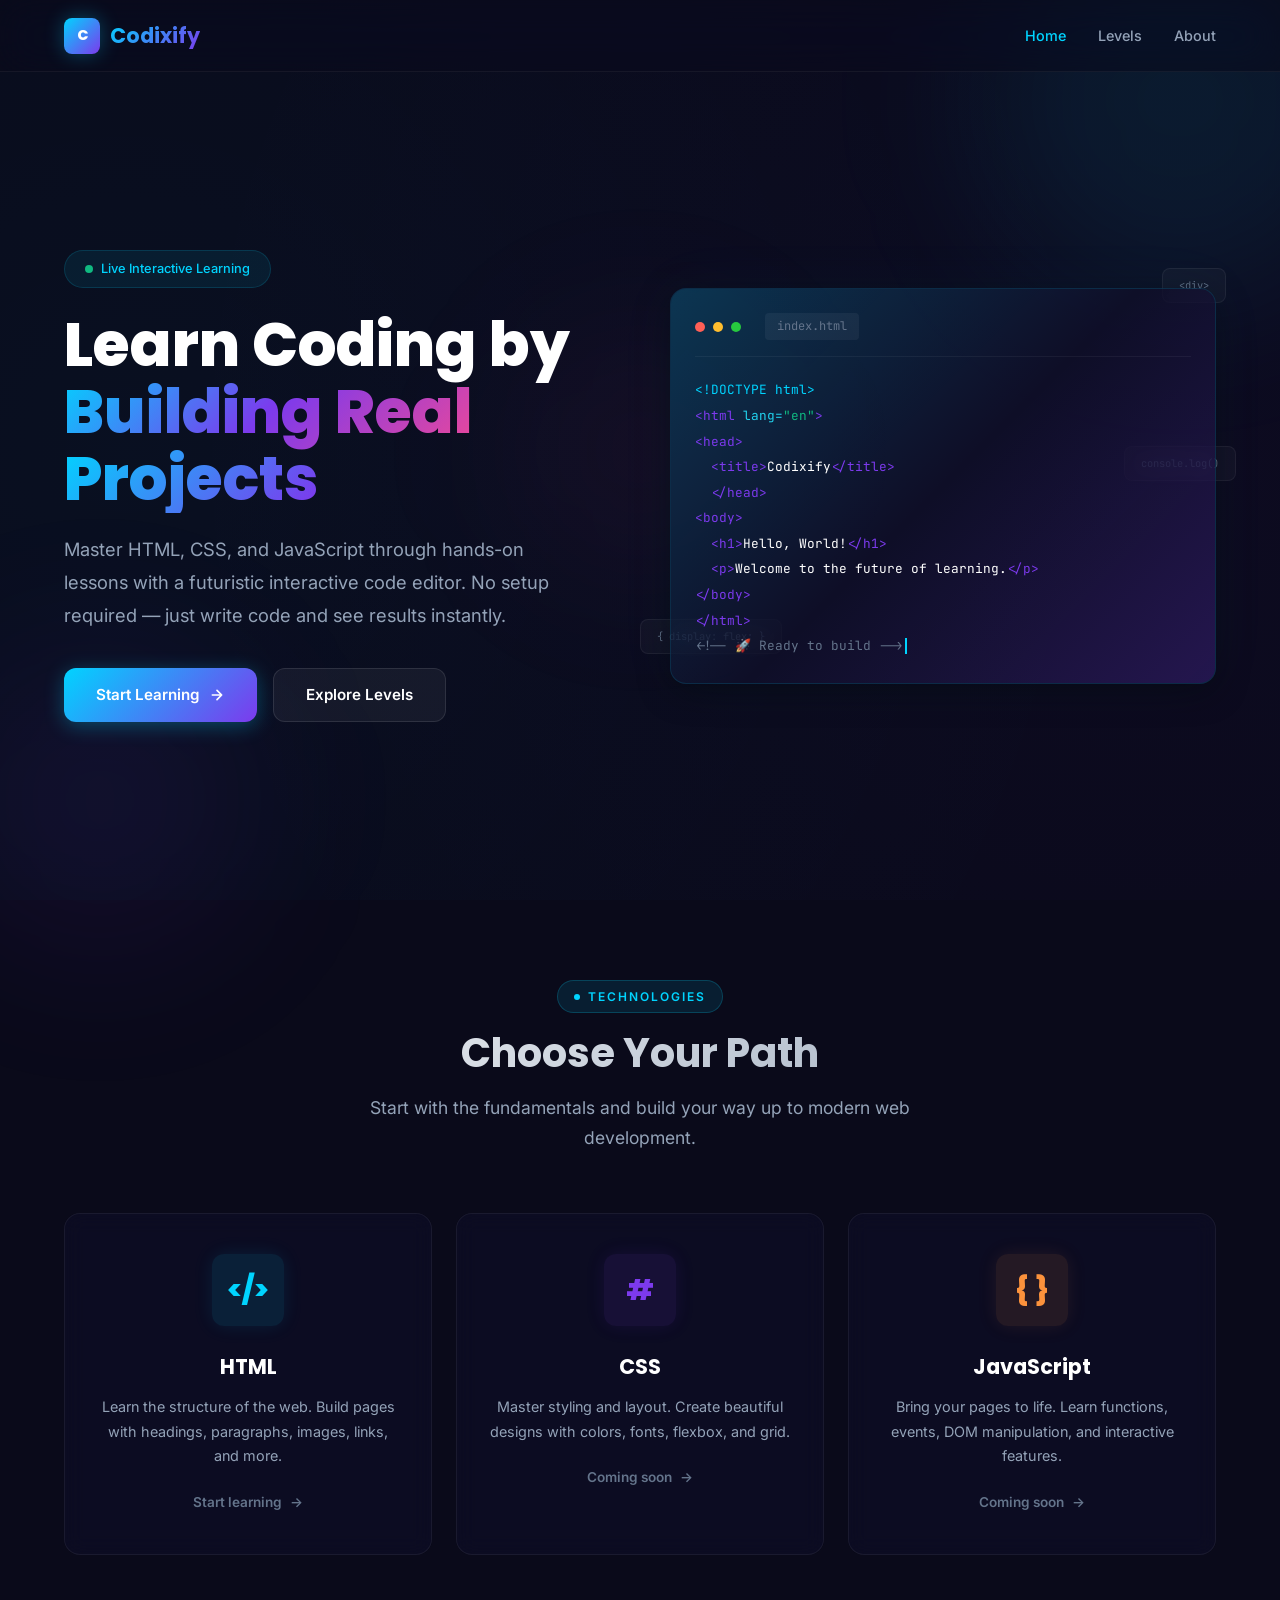
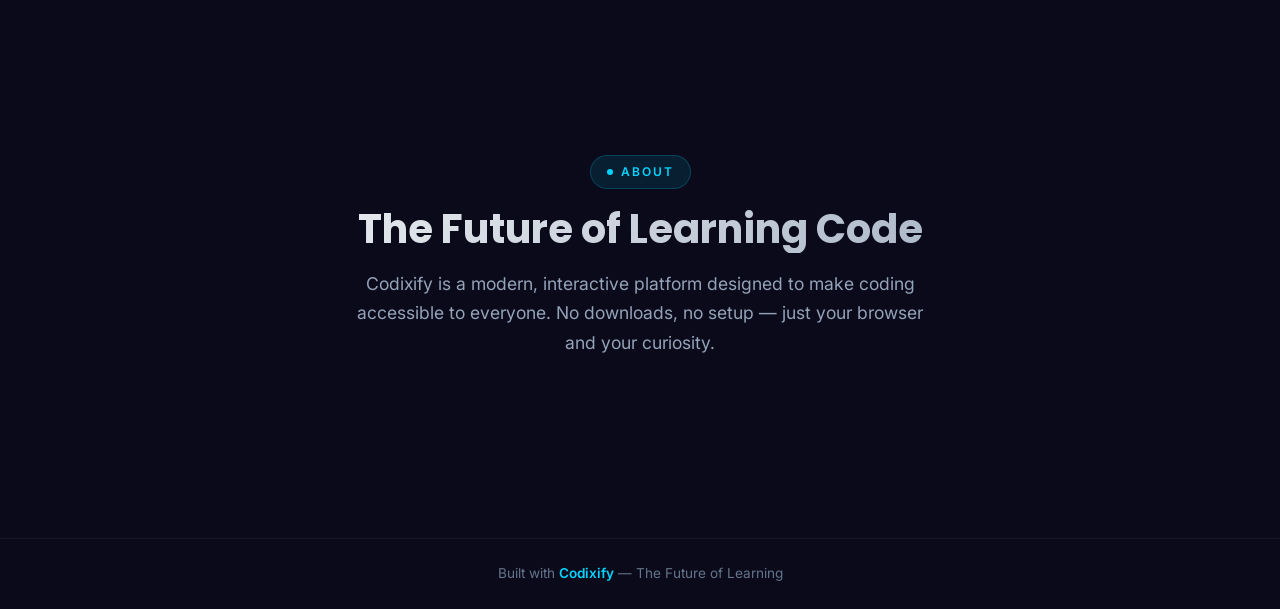
==== index.html @ 1be32d24 "first commit" ====
<!DOCTYPE html>
<html lang="en">
<head>
  <meta charset="UTF-8">
  <meta name="viewport" content="width=device-width, initial-scale=1.0">
  <title>Codixify - Learn Coding by Building Real Projects</title>
  <link rel="preconnect" href="https://fonts.googleapis.com">
  <link rel="preconnect" href="https://fonts.gstatic.com" crossorigin>
  <link href="https://fonts.googleapis.com/css2?family=Inter:wght@300;400;500;600;700&family=Poppins:wght@500;600;700;800;900&family=JetBrains+Mono:wght@400;500&display=swap" rel="stylesheet">
  <link rel="stylesheet" href="style.css">
</head>
<body>

  <div class="animated-bg"></div>

  <div class="orb orb-1"></div>
  <div class="orb orb-2"></div>
  <div class="orb orb-3"></div>

  <!-- ===== NAVBAR ===== -->
  <nav class="navbar" role="navigation">
    <div class="container">
      <a href="index.html" class="navbar-brand">
        <span class="logo-icon">C</span>
        <span class="logo-text">Codixify</span>
      </a>
      <div class="navbar-links">
        <a href="index.html" class="active">Home</a>
        <a href="html-levels.html">Levels</a>
        <a href="#about">About</a>
      </div>
      <button class="navbar-toggle" aria-label="Toggle navigation">
        <span></span>
        <span></span>
        <span></span>
      </button>
    </div>
  </nav>

  <!-- ===== HERO SECTION ===== -->
  <section class="hero" id="home">
    <div class="container">
      <div class="hero-content">
        <div class="hero-badge">
          <span class="dot"></span>
          Live Interactive Learning
        </div>
        <h1 class="hero-title">
          Learn Coding by
          <span class="gradient-text">Building Real</span>
          <span class="block-display gradient-text">Projects</span>
        </h1>
        <p class="hero-description">
          Master HTML, CSS, and JavaScript through hands-on lessons with a futuristic interactive code editor. No setup required — just write code and see results instantly.
        </p>
        <div class="hero-buttons">
          <a href="html-levels.html" class="btn btn-primary">
            Start Learning
            <svg width="16" height="16" viewBox="0 0 24 24" fill="none" stroke="currentColor" stroke-width="2.5" stroke-linecap="round" stroke-linejoin="round"><path d="M5 12h14M12 5l7 7-7 7"/></svg>
          </a>
          <a href="#tech" class="btn btn-secondary">
            Explore Levels
          </a>
        </div>
      </div>

      <div class="hero-visual">
        <div class="code-illustration">
          <div class="editor-header">
            <span class="editor-dot"></span>
            <span class="editor-dot"></span>
            <span class="editor-dot"></span>
            <span class="editor-tab">index.html</span>
          </div>
          <div class="code-line"><span class="hl-blue">&lt;!DOCTYPE html&gt;</span></div>
          <div class="code-line"><span class="hl-purple">&lt;html</span> <span class="hl-cyan">lang=</span><span class="hl-green">"en"</span><span class="hl-purple">&gt;</span></div>
          <div class="code-line"><span class="hl-purple">&lt;head&gt;</span></div>
          <div class="code-line"><span class="indent-1"><span class="hl-purple">&lt;title&gt;</span><span class="hl-white">Codixify</span><span class="hl-purple">&lt;/title&gt;</span></span></div>
          <div class="code-line"><span class="indent-1"><span class="hl-purple">&lt;/head&gt;</span></span></div>
          <div class="code-line"><span class="hl-purple">&lt;body&gt;</span></div>
          <div class="code-line"><span class="indent-1"><span class="hl-purple">&lt;h1&gt;</span><span class="hl-white">Hello, World!</span><span class="hl-purple">&lt;/h1&gt;</span></span></div>
          <div class="code-line"><span class="indent-1"><span class="hl-purple">&lt;p&gt;</span><span class="hl-white">Welcome to the future of learning.</span><span class="hl-purple">&lt;/p&gt;</span></span></div>
          <div class="code-line"><span class="hl-purple">&lt;/body&gt;</span></div>
          <div class="code-line"><span class="hl-purple">&lt;/html&gt;</span></div>
          <div class="code-line"><span class="hl-dim">&lt;!-- 🚀 Ready to build --&gt;</span><span class="cursor-blink"></span></div>
        </div>

        <div class="floating-elements">
          <span class="float-el">&lt;div&gt;</span>
          <span class="float-el">{ display: flex; }</span>
          <span class="float-el">console.log()</span>
        </div>
      </div>
    </div>
  </section>

  <!-- ===== TECHNOLOGY SECTION ===== -->
  <section class="tech-section" id="tech">
    <div class="container">
      <div class="section-header">
        <div class="section-label">Technologies</div>
        <h2 class="section-title">Choose Your Path</h2>
        <p class="section-subtitle">
          Start with the fundamentals and build your way up to modern web development.
        </p>
      </div>

      <div class="tech-grid">
        <div class="tech-card html-card" onclick="window.location.href='html-levels.html'">
          <div class="card-glow"></div>
          <div class="card-icon">
            <span class="icon-bracket">&lt;/&gt;</span>
          </div>
          <h3 class="card-title">HTML</h3>
          <p class="card-description">
            Learn the structure of the web. Build pages with headings, paragraphs, images, links, and more.
          </p>
          <span class="card-link">
            Start learning <span class="arrow">→</span>
          </span>
        </div>

        <div class="tech-card css-card" onclick="alert('CSS lessons coming soon! Start with HTML first.')">
          <div class="card-glow"></div>
          <div class="card-icon">
            <span class="icon-bracket">#</span>
          </div>
          <h3 class="card-title">CSS</h3>
          <p class="card-description">
            Master styling and layout. Create beautiful designs with colors, fonts, flexbox, and grid.
          </p>
          <span class="card-link">
            Coming soon <span class="arrow">→</span>
          </span>
        </div>

        <div class="tech-card js-card" onclick="alert('JavaScript lessons coming soon! Start with HTML first.')">
          <div class="card-glow"></div>
          <div class="card-icon">
            <span class="icon-bracket">{ }</span>
          </div>
          <h3 class="card-title">JavaScript</h3>
          <p class="card-description">
            Bring your pages to life. Learn functions, events, DOM manipulation, and interactive features.
          </p>
          <span class="card-link">
            Coming soon <span class="arrow">→</span>
          </span>
        </div>
      </div>
    </div>
  </section>

  <!-- ===== ABOUT SECTION ===== -->
  <section class="tech-section" id="about">
    <div class="container">
      <div class="section-header">
        <div class="section-label">About</div>
        <h2 class="section-title">The Future of Learning Code</h2>
        <p class="section-subtitle">
          Codixify is a modern, interactive platform designed to make coding accessible to everyone. No downloads, no setup — just your browser and your curiosity.
        </p>
      </div>
    </div>
  </section>

  <!-- ===== FOOTER ===== -->
  <footer class="footer">
    <div class="container">
      <p>Built with <span class="footer-brand">Codixify</span> &mdash; The Future of Learning</p>
    </div>
  </footer>

  <script src="script.js"></script>
</body>
</html>
---- style.css ----
/* ============================================
   CODIXIFY - Futuristic Coding Learning Platform
   Style Sheet
   ============================================ */

/* ===== CSS VARIABLES ===== */
:root {
  --bg-primary: #0a0a1a;
  --bg-secondary: #0f0f2a;
  --bg-card: rgba(255, 255, 255, 0.03);
  --bg-glass: rgba(255, 255, 255, 0.05);
  --bg-glass-hover: rgba(255, 255, 255, 0.08);
  --border-glass: rgba(255, 255, 255, 0.08);
  --border-glass-hover: rgba(255, 255, 255, 0.15);
  --neon-blue: #00d4ff;
  --neon-purple: #7c3aed;
  --neon-cyan: #22d3ee;
  --neon-pink: #ec4899;
  --neon-green: #10b981;
  --text-primary: #ffffff;
  --text-secondary: #94a3b8;
  --text-muted: #64748b;
  --shadow-neon-blue: 0 0 20px rgba(0, 212, 255, 0.3);
  --shadow-neon-purple: 0 0 20px rgba(124, 58, 237, 0.3);
  --shadow-neon-cyan: 0 0 20px rgba(34, 211, 238, 0.3);
  --shadow-card: 0 8px 32px rgba(0, 0, 0, 0.4);
  --radius-sm: 8px;
  --radius-md: 12px;
  --radius-lg: 16px;
  --radius-xl: 24px;
  --radius-full: 50%;
  --font-heading: 'Poppins', sans-serif;
  --font-body: 'Inter', sans-serif;
  --font-code: 'JetBrains Mono', 'Fira Code', monospace;
  --transition-fast: 0.2s ease;
  --transition-normal: 0.3s ease;
  --transition-slow: 0.5s ease;
  --max-width: 1200px;
  --navbar-height: 72px;
}

/* ===== RESET & BASE ===== */
*, *::before, *::after {
  margin: 0;
  padding: 0;
  box-sizing: border-box;
}

html {
  scroll-behavior: smooth;
  font-size: 16px;
}

body {
  font-family: var(--font-body);
  background: var(--bg-primary);
  color: var(--text-primary);
  line-height: 1.6;
  min-height: 100vh;
  overflow-x: hidden;
  -webkit-font-smoothing: antialiased;
  -moz-osx-font-smoothing: grayscale;
}

a {
  text-decoration: none;
  color: inherit;
}

button {
  cursor: pointer;
  border: none;
  outline: none;
  font-family: inherit;
}

ul, ol {
  list-style: none;
}

img {
  max-width: 100%;
  display: block;
}

/* ===== ANIMATED BACKGROUND ===== */
.animated-bg {
  position: fixed;
  top: 0;
  left: 0;
  width: 100%;
  height: 100%;
  z-index: -1;
  overflow: hidden;
}

.animated-bg::before {
  content: '';
  position: absolute;
  top: -50%;
  left: -50%;
  width: 200%;
  height: 200%;
  background: radial-gradient(circle at 30% 50%, rgba(0, 212, 255, 0.03) 0%, transparent 50%),
              radial-gradient(circle at 70% 50%, rgba(124, 58, 237, 0.03) 0%, transparent 50%);
  animation: bgShift 20s ease-in-out infinite alternate;
}

@keyframes bgShift {
  0% { transform: translate(0, 0) rotate(0deg); }
  100% { transform: translate(-5%, -5%) rotate(5deg); }
}

/* ===== SCROLLBAR ===== */
::-webkit-scrollbar {
  width: 6px;
  height: 6px;
}

::-webkit-scrollbar-track {
  background: var(--bg-primary);
}

::-webkit-scrollbar-thumb {
  background: rgba(255, 255, 255, 0.1);
  border-radius: 3px;
}

::-webkit-scrollbar-thumb:hover {
  background: rgba(255, 255, 255, 0.2);
}

/* ===== GLOWING ORBS ===== */
.orb {
  position: fixed;
  border-radius: var(--radius-full);
  filter: blur(80px);
  pointer-events: none;
  z-index: -1;
}

.orb-1 {
  width: 400px;
  height: 400px;
  background: rgba(0, 212, 255, 0.08);
  top: -100px;
  right: -100px;
  animation: orbFloat 8s ease-in-out infinite alternate;
}

.orb-2 {
  width: 300px;
  height: 300px;
  background: rgba(124, 58, 237, 0.08);
  bottom: -50px;
  left: -50px;
  animation: orbFloat 10s ease-in-out infinite alternate-reverse;
}

.orb-3 {
  width: 250px;
  height: 250px;
  background: rgba(236, 72, 153, 0.05);
  top: 50%;
  left: 50%;
  transform: translate(-50%, -50%);
  animation: orbFloat 12s ease-in-out infinite alternate;
}

@keyframes orbFloat {
  0% { transform: translate(0, 0) scale(1); }
  100% { transform: translate(50px, -50px) scale(1.2); }
}

/* ===== CONTAINER ===== */
.container {
  max-width: var(--max-width);
  margin: 0 auto;
  padding: 0 24px;
}

/* ===== SECTION ===== */
.section {
  padding: 100px 0;
}

.section-label {
  display: inline-flex;
  align-items: center;
  gap: 8px;
  font-size: 0.75rem;
  font-weight: 600;
  letter-spacing: 2px;
  text-transform: uppercase;
  color: var(--neon-blue);
  margin-bottom: 16px;
  padding: 6px 16px;
  background: rgba(0, 212, 255, 0.1);
  border: 1px solid rgba(0, 212, 255, 0.2);
  border-radius: 100px;
}

.section-label::before {
  content: '';
  width: 6px;
  height: 6px;
  background: var(--neon-blue);
  border-radius: var(--radius-full);
  animation: pulse 2s ease-in-out infinite;
}

@keyframes pulse {
  0%, 100% { opacity: 1; }
  50% { opacity: 0.3; }
}

.section-title {
  font-family: var(--font-heading);
  font-size: 2.5rem;
  font-weight: 700;
  line-height: 1.2;
  margin-bottom: 16px;
  background: linear-gradient(135deg, #fff 0%, #94a3b8 100%);
  -webkit-background-clip: text;
  -webkit-text-fill-color: transparent;
  background-clip: text;
}

.section-subtitle {
  font-size: 1.1rem;
  color: var(--text-secondary);
  max-width: 600px;
  line-height: 1.7;
}

/* ===== NAVBAR ===== */
.navbar {
  position: fixed;
  top: 0;
  left: 0;
  right: 0;
  z-index: 1000;
  height: var(--navbar-height);
  background: rgba(10, 10, 26, 0.6);
  backdrop-filter: blur(20px) saturate(1.5);
  -webkit-backdrop-filter: blur(20px) saturate(1.5);
  border-bottom: 1px solid rgba(255, 255, 255, 0.05);
  transition: var(--transition-normal);
}

.navbar.scrolled {
  background: rgba(10, 10, 26, 0.85);
  border-bottom-color: rgba(255, 255, 255, 0.08);
}

.navbar .container {
  display: flex;
  align-items: center;
  justify-content: space-between;
  height: 100%;
}

.navbar-brand {
  display: flex;
  align-items: center;
  gap: 10px;
  font-family: var(--font-heading);
  font-size: 1.3rem;
  font-weight: 700;
}

.navbar-brand .logo-icon {
  width: 36px;
  height: 36px;
  background: linear-gradient(135deg, var(--neon-blue), var(--neon-purple));
  border-radius: var(--radius-sm);
  display: flex;
  align-items: center;
  justify-content: center;
  font-size: 0.9rem;
  font-weight: 800;
  color: #fff;
  box-shadow: 0 0 20px rgba(0, 212, 255, 0.3);
}

.navbar-brand .logo-text {
  background: linear-gradient(135deg, var(--neon-blue), var(--neon-purple));
  -webkit-background-clip: text;
  -webkit-text-fill-color: transparent;
  background-clip: text;
}

.navbar-links {
  display: flex;
  align-items: center;
  gap: 32px;
}

.navbar-links a {
  font-size: 0.9rem;
  font-weight: 500;
  color: var(--text-secondary);
  transition: var(--transition-fast);
  position: relative;
}

.navbar-links a::after {
  content: '';
  position: absolute;
  bottom: -4px;
  left: 0;
  width: 0;
  height: 2px;
  background: linear-gradient(90deg, var(--neon-blue), var(--neon-purple));
  transition: var(--transition-normal);
  border-radius: 1px;
}

.navbar-links a:hover {
  color: var(--text-primary);
}

.navbar-links a:hover::after {
  width: 100%;
}

.navbar-links a.active {
  color: var(--neon-blue);
}

.navbar-toggle {
  display: none;
  flex-direction: column;
  gap: 5px;
  background: transparent;
  padding: 4px;
  cursor: pointer;
}

.navbar-toggle span {
  display: block;
  width: 24px;
  height: 2px;
  background: var(--text-primary);
  border-radius: 2px;
  transition: var(--transition-normal);
}

.navbar-toggle.active span:nth-child(1) {
  transform: rotate(45deg) translate(5px, 5px);
}

.navbar-toggle.active span:nth-child(2) {
  opacity: 0;
}

.navbar-toggle.active span:nth-child(3) {
  transform: rotate(-45deg) translate(5px, -5px);
}

/* ===== HERO SECTION ===== */
.hero {
  min-height: 100vh;
  display: flex;
  align-items: center;
  padding-top: var(--navbar-height);
  position: relative;
  overflow: hidden;
}

.hero .container {
  display: grid;
  grid-template-columns: 1fr 1fr;
  gap: 60px;
  align-items: center;
}

.hero-content {
  position: relative;
  z-index: 2;
}

.hero-badge {
  display: inline-flex;
  align-items: center;
  gap: 8px;
  padding: 8px 20px;
  background: rgba(0, 212, 255, 0.08);
  border: 1px solid rgba(0, 212, 255, 0.15);
  border-radius: 100px;
  font-size: 0.8rem;
  font-weight: 500;
  color: var(--neon-blue);
  margin-bottom: 24px;
  animation: fadeInUp 0.6s ease;
}

.hero-badge .dot {
  width: 8px;
  height: 8px;
  background: var(--neon-green);
  border-radius: var(--radius-full);
  animation: pulse 2s ease-in-out infinite;
}

.hero-title {
  font-family: var(--font-heading);
  font-size: 3.8rem;
  font-weight: 800;
  line-height: 1.1;
  margin-bottom: 20px;
  animation: fadeInUp 0.6s ease 0.1s both;
}

.hero-title .gradient-text {
  background: linear-gradient(135deg, var(--neon-blue), var(--neon-purple), var(--neon-pink));
  -webkit-background-clip: text;
  -webkit-text-fill-color: transparent;
  background-clip: text;
}

.hero-title .block-display {
  display: block;
}

.hero-description {
  font-size: 1.15rem;
  color: var(--text-secondary);
  line-height: 1.8;
  max-width: 520px;
  margin-bottom: 36px;
  animation: fadeInUp 0.6s ease 0.2s both;
}

.hero-buttons {
  display: flex;
  gap: 16px;
  flex-wrap: wrap;
  animation: fadeInUp 0.6s ease 0.3s both;
}

.btn {
  display: inline-flex;
  align-items: center;
  gap: 10px;
  padding: 14px 32px;
  border-radius: var(--radius-md);
  font-size: 0.95rem;
  font-weight: 600;
  transition: var(--transition-normal);
  position: relative;
  overflow: hidden;
}

.btn-primary {
  background: linear-gradient(135deg, var(--neon-blue), var(--neon-purple));
  color: #fff;
  box-shadow: 0 4px 20px rgba(0, 212, 255, 0.3);
}

.btn-primary:hover {
  transform: translateY(-2px);
  box-shadow: 0 8px 30px rgba(0, 212, 255, 0.4);
}

.btn-primary:active {
  transform: translateY(0);
}

.btn-secondary {
  background: rgba(255, 255, 255, 0.05);
  color: var(--text-primary);
  border: 1px solid rgba(255, 255, 255, 0.1);
}

.btn-secondary:hover {
  background: rgba(255, 255, 255, 0.1);
  border-color: rgba(255, 255, 255, 0.2);
  transform: translateY(-2px);
}

.btn-sm {
  padding: 10px 20px;
  font-size: 0.85rem;
}

/* ===== HERO CODE ILLUSTRATION ===== */
.hero-visual {
  position: relative;
  animation: fadeInUp 0.6s ease 0.3s both;
}

.code-illustration {
  position: relative;
  background: rgba(15, 15, 42, 0.8);
  backdrop-filter: blur(10px);
  border: 1px solid rgba(0, 212, 255, 0.15);
  border-radius: var(--radius-lg);
  padding: 24px;
  box-shadow: var(--shadow-card), 0 0 60px rgba(0, 212, 255, 0.05);
  overflow: hidden;
}

.code-illustration::before {
  content: '';
  position: absolute;
  top: -1px;
  left: -1px;
  right: -1px;
  bottom: -1px;
  border-radius: var(--radius-lg);
  background: linear-gradient(135deg, rgba(0, 212, 255, 0.2), transparent, rgba(124, 58, 237, 0.2));
  z-index: -1;
  animation: borderGlow 3s ease-in-out infinite alternate;
}

@keyframes borderGlow {
  0% { opacity: 0.5; }
  100% { opacity: 1; }
}

.code-illustration .editor-header {
  display: flex;
  align-items: center;
  gap: 8px;
  margin-bottom: 20px;
  padding-bottom: 16px;
  border-bottom: 1px solid rgba(255, 255, 255, 0.05);
}

.code-illustration .editor-dot {
  width: 10px;
  height: 10px;
  border-radius: var(--radius-full);
}

.code-illustration .editor-dot:nth-child(1) { background: #ff5f56; }
.code-illustration .editor-dot:nth-child(2) { background: #ffbd2e; }
.code-illustration .editor-dot:nth-child(3) { background: #27c93f; }

.code-illustration .editor-tab {
  margin-left: 16px;
  font-size: 0.75rem;
  color: var(--text-muted);
  font-family: var(--font-code);
  padding: 4px 12px;
  background: rgba(255, 255, 255, 0.05);
  border-radius: 4px;
}

.code-line {
  font-family: var(--font-code);
  font-size: 0.8rem;
  line-height: 2;
  color: var(--text-secondary);
  opacity: 0;
  animation: typeIn 0.5s ease forwards;
}

.code-line .hl-blue { color: var(--neon-blue); }
.code-line .hl-purple { color: var(--neon-purple); }
.code-line .hl-green { color: var(--neon-green); }
.code-line .hl-orange { color: #fb923c; }
.code-line .hl-pink { color: var(--neon-pink); }
.code-line .hl-cyan { color: var(--neon-cyan); }
.code-line .hl-white { color: var(--text-primary); }
.code-line .hl-dim { color: var(--text-muted); }
.code-line .indent-1 { padding-left: 16px; }
.code-line .indent-2 { padding-left: 32px; }
.code-line .indent-3 { padding-left: 48px; }

.code-line:nth-child(1) { animation-delay: 0.5s; }
.code-line:nth-child(2) { animation-delay: 0.6s; }
.code-line:nth-child(3) { animation-delay: 0.7s; }
.code-line:nth-child(4) { animation-delay: 0.8s; }
.code-line:nth-child(5) { animation-delay: 0.9s; }
.code-line:nth-child(6) { animation-delay: 1.0s; }
.code-line:nth-child(7) { animation-delay: 1.1s; }
.code-line:nth-child(8) { animation-delay: 1.2s; }
.code-line:nth-child(9) { animation-delay: 1.3s; }
.code-line:nth-child(10) { animation-delay: 1.4s; }
.code-line:nth-child(11) { animation-delay: 1.5s; }
.code-line:nth-child(12) { animation-delay: 1.6s; }
.code-line:nth-child(13) { animation-delay: 1.7s; }

@keyframes typeIn {
  0% { opacity: 0; transform: translateY(8px); }
  100% { opacity: 1; transform: translateY(0); }
}

.code-illustration .cursor-blink {
  display: inline-block;
  width: 2px;
  height: 16px;
  background: var(--neon-blue);
  margin-left: 2px;
  animation: blink 1s step-end infinite;
  vertical-align: text-bottom;
}

@keyframes blink {
  0%, 100% { opacity: 1; }
  50% { opacity: 0; }
}

/* Floating elements */
.floating-elements {
  position: absolute;
  top: 0;
  left: 0;
  width: 100%;
  height: 100%;
  pointer-events: none;
  z-index: -1;
}

.float-el {
  position: absolute;
  padding: 8px 16px;
  background: rgba(255, 255, 255, 0.03);
  border: 1px solid rgba(255, 255, 255, 0.06);
  border-radius: var(--radius-sm);
  font-family: var(--font-code);
  font-size: 0.65rem;
  color: var(--text-muted);
  animation: floatAround 6s ease-in-out infinite;
}

.float-el:nth-child(1) { top: -20px; right: -10px; animation-delay: 0s; }
.float-el:nth-child(2) { bottom: 30px; left: -30px; animation-delay: 2s; }
.float-el:nth-child(3) { top: 40%; right: -20px; animation-delay: 4s; }

@keyframes floatAround {
  0%, 100% { transform: translateY(0) rotate(0deg); }
  50% { transform: translateY(-10px) rotate(2deg); }
}

/* ===== TECH CARDS SECTION ===== */
.tech-section {
  padding: 80px 0 120px;
}

.tech-section .section-header {
  text-align: center;
  margin-bottom: 60px;
}

.tech-section .section-header .section-subtitle {
  margin: 0 auto;
}

.tech-grid {
  display: grid;
  grid-template-columns: repeat(3, 1fr);
  gap: 24px;
}

.tech-card {
  position: relative;
  background: rgba(15, 15, 42, 0.5);
  backdrop-filter: blur(10px);
  border: 1px solid rgba(255, 255, 255, 0.06);
  border-radius: var(--radius-lg);
  padding: 40px 32px;
  text-align: center;
  transition: var(--transition-normal);
  cursor: pointer;
  overflow: hidden;
}

.tech-card::before {
  content: '';
  position: absolute;
  top: 0;
  left: 0;
  right: 0;
  bottom: 0;
  border-radius: var(--radius-lg);
  opacity: 0;
  transition: var(--transition-normal);
}

.tech-card:hover {
  transform: translateY(-8px);
  border-color: rgba(255, 255, 255, 0.15);
  box-shadow: var(--shadow-card);
}

.tech-card.html-card:hover {
  border-color: rgba(0, 212, 255, 0.3);
  box-shadow: 0 8px 32px rgba(0, 212, 255, 0.15);
}

.tech-card.css-card:hover {
  border-color: rgba(124, 58, 237, 0.3);
  box-shadow: 0 8px 32px rgba(124, 58, 237, 0.15);
}

.tech-card.js-card:hover {
  border-color: rgba(251, 146, 60, 0.3);
  box-shadow: 0 8px 32px rgba(251, 146, 60, 0.15);
}

.tech-card .card-glow {
  position: absolute;
  top: 50%;
  left: 50%;
  width: 200px;
  height: 200px;
  border-radius: var(--radius-full);
  transform: translate(-50%, -50%);
  opacity: 0;
  transition: var(--transition-normal);
  pointer-events: none;
}

.tech-card.html-card .card-glow { background: radial-gradient(circle, rgba(0, 212, 255, 0.1), transparent); }
.tech-card.css-card .card-glow { background: radial-gradient(circle, rgba(124, 58, 237, 0.1), transparent); }
.tech-card.js-card .card-glow { background: radial-gradient(circle, rgba(251, 146, 60, 0.1), transparent); }

.tech-card:hover .card-glow {
  opacity: 1;
  transform: translate(-50%, -50%) scale(1.5);
}

.tech-card .card-icon {
  width: 72px;
  height: 72px;
  margin: 0 auto 24px;
  border-radius: var(--radius-md);
  display: flex;
  align-items: center;
  justify-content: center;
  font-family: var(--font-heading);
  font-size: 1.6rem;
  font-weight: 800;
  position: relative;
  z-index: 1;
  transition: var(--transition-normal);
}

.tech-card.html-card .card-icon {
  background: rgba(0, 212, 255, 0.1);
  color: var(--neon-blue);
  box-shadow: 0 0 20px rgba(0, 212, 255, 0.1);
}

.tech-card.css-card .card-icon {
  background: rgba(124, 58, 237, 0.1);
  color: var(--neon-purple);
  box-shadow: 0 0 20px rgba(124, 58, 237, 0.1);
}

.tech-card.js-card .card-icon {
  background: rgba(251, 146, 60, 0.1);
  color: #fb923c;
  box-shadow: 0 0 20px rgba(251, 146, 60, 0.1);
}

.tech-card:hover .card-icon {
  transform: scale(1.1) rotate(-5deg);
}

.tech-card .card-icon .icon-bracket {
  font-size: 1.8rem;
}

.tech-card .card-title {
  font-family: var(--font-heading);
  font-size: 1.3rem;
  font-weight: 700;
  margin-bottom: 12px;
  position: relative;
  z-index: 1;
}

.tech-card .card-description {
  font-size: 0.9rem;
  color: var(--text-secondary);
  line-height: 1.7;
  margin-bottom: 20px;
  position: relative;
  z-index: 1;
}

.tech-card .card-link {
  display: inline-flex;
  align-items: center;
  gap: 8px;
  font-size: 0.85rem;
  font-weight: 600;
  color: var(--text-muted);
  transition: var(--transition-fast);
  position: relative;
  z-index: 1;
}

.tech-card.html-card:hover .card-link { color: var(--neon-blue); }
.tech-card.css-card:hover .card-link { color: var(--neon-purple); }
.tech-card.js-card:hover .card-link { color: #fb923c; }

.tech-card .card-link .arrow {
  transition: var(--transition-fast);
}

.tech-card:hover .card-link .arrow {
  transform: translateX(4px);
}

/* ===== LEVEL-1 PAGE ===== */
.level-page {
  padding-top: var(--navbar-height);
  min-height: 100vh;
  display: flex;
  flex-direction: column;
}

.level-header {
  background: rgba(15, 15, 42, 0.5);
  backdrop-filter: blur(10px);
  border-bottom: 1px solid rgba(255, 255, 255, 0.05);
  padding: 16px 24px;
  display: flex;
  align-items: center;
  justify-content: space-between;
}

.level-header .level-title {
  font-family: var(--font-heading);
  font-size: 1rem;
  font-weight: 600;
  display: flex;
  align-items: center;
  gap: 12px;
}

.level-header .level-title .level-badge {
  font-size: 0.7rem;
  padding: 4px 12px;
  background: rgba(0, 212, 255, 0.1);
  border: 1px solid rgba(0, 212, 255, 0.2);
  border-radius: 100px;
  color: var(--neon-blue);
  font-weight: 500;
}

.level-header .level-actions {
  display: flex;
  gap: 8px;
}

.level-header .btn-back-home {
  padding: 8px 20px;
  font-size: 0.85rem;
  background: rgba(255, 255, 255, 0.05);
  color: var(--text-secondary);
  border: 1px solid rgba(255, 255, 255, 0.08);
  border-radius: var(--radius-sm);
  transition: var(--transition-fast);
}

.level-header .btn-back-home:hover {
  background: rgba(255, 255, 255, 0.1);
  color: var(--text-primary);
}

/* ===== LEVEL LAYOUT ===== */
.level-layout {
  flex: 1;
  display: grid;
  grid-template-columns: 320px 1fr 380px;
  gap: 0;
  overflow: hidden;
  min-height: 0;
}

.level-layout .panel {
  overflow-y: auto;
  overflow-x: hidden;
}

/* ===== INSTRUCTIONS PANEL ===== */
.instructions-panel {
  background: rgba(10, 10, 26, 0.6);
  border-right: 1px solid rgba(255, 255, 255, 0.05);
  padding: 24px;
}

.instructions-panel .step-counter {
  display: flex;
  align-items: center;
  gap: 12px;
  margin-bottom: 20px;
  padding-bottom: 16px;
  border-bottom: 1px solid rgba(255, 255, 255, 0.05);
}

.instructions-panel .step-number {
  width: 36px;
  height: 36px;
  border-radius: var(--radius-full);
  background: linear-gradient(135deg, var(--neon-blue), var(--neon-purple));
  display: flex;
  align-items: center;
  justify-content: center;
  font-size: 0.85rem;
  font-weight: 700;
  flex-shrink: 0;
}

.instructions-panel .step-label {
  font-size: 0.75rem;
  color: var(--text-muted);
  text-transform: uppercase;
  letter-spacing: 1px;
}

.instructions-panel .step-title {
  font-family: var(--font-heading);
  font-size: 1.2rem;
  font-weight: 700;
  line-height: 1.4;
  margin-bottom: 16px;
}

.instructions-panel .step-description {
  font-size: 0.9rem;
  color: var(--text-secondary);
  line-height: 1.8;
  margin-bottom: 20px;
}

.instructions-panel .step-task {
  background: rgba(0, 212, 255, 0.05);
  border: 1px solid rgba(0, 212, 255, 0.1);
  border-radius: var(--radius-md);
  padding: 16px;
  margin-bottom: 20px;
}

.instructions-panel .step-task-label {
  font-size: 0.7rem;
  font-weight: 600;
  text-transform: uppercase;
  letter-spacing: 1px;
  color: var(--neon-blue);
  margin-bottom: 8px;
}

.instructions-panel .step-task p {
  font-size: 0.9rem;
  color: var(--text-primary);
  line-height: 1.7;
  font-family: var(--font-code);
  background: rgba(0, 0, 0, 0.3);
  padding: 8px 12px;
  border-radius: 4px;
  margin-top: 8px;
}

.instructions-panel .tip-box {
  background: rgba(124, 58, 237, 0.05);
  border: 1px solid rgba(124, 58, 237, 0.1);
  border-radius: var(--radius-md);
  padding: 16px;
  margin-top: 16px;
}

.instructions-panel .tip-box .tip-label {
  font-size: 0.7rem;
  font-weight: 600;
  text-transform: uppercase;
  letter-spacing: 1px;
  color: var(--neon-purple);
  margin-bottom: 6px;
}

.instructions-panel .tip-box p {
  font-size: 0.85rem;
  color: var(--text-secondary);
  line-height: 1.7;
}

/* ===== CODE EDITOR PANEL ===== */
.editor-label {
  display: flex;
  align-items: center;
  padding: 10px 16px;
  background: rgba(255, 255, 255, 0.02);
  border-bottom: 1px solid rgba(255, 255, 255, 0.05);
  flex-shrink: 0;
}

.editor-label .file-tab {
  display: flex;
  align-items: center;
  gap: 8px;
  font-size: 0.8rem;
  font-family: var(--font-code);
  color: var(--text-secondary);
  padding: 6px 14px;
  background: rgba(0, 212, 255, 0.05);
  border: 1px solid rgba(0, 212, 255, 0.1);
  border-radius: 4px;
}

.editor-label .file-tab .dot {
  width: 8px;
  height: 8px;
  background: var(--neon-green);
  border-radius: var(--radius-full);
}

.editor-wrapper {
  flex: 1;
  position: relative;
  overflow: hidden;
  min-height: 0;
}

.editor-panel {
  display: flex;
  flex-direction: column;
  min-height: 0;
}

.editor-wrapper .line-numbers {
  position: absolute;
  top: 0;
  left: 0;
  bottom: 0;
  width: 48px;
  padding: 16px 0;
  background: rgba(255, 255, 255, 0.02);
  border-right: 1px solid rgba(255, 255, 255, 0.05);
  user-select: none;
  overflow: hidden;
}

.editor-wrapper .line-numbers span {
  display: block;
  text-align: center;
  font-family: var(--font-code);
  font-size: 0.8rem;
  line-height: 1.7;
  color: rgba(255, 255, 255, 0.15);
}

#codeEditor {
  position: absolute;
  top: 0;
  left: 0;
  width: 100%;
  height: 100%;
  padding: 16px 16px 16px 56px;
  background: transparent;
  border: none;
  outline: none;
  color: #e2e8f0;
  font-family: var(--font-code);
  font-size: 0.85rem;
  line-height: 1.7;
  resize: none;
  tab-size: 2;
  white-space: pre;
  overflow-wrap: normal;
  overflow-x: auto;
}

#codeEditor::placeholder {
  color: rgba(255, 255, 255, 0.1);
}

#codeEditor:focus {
  box-shadow: inset 0 0 20px rgba(0, 212, 255, 0.02);
}

/* ===== PREVIEW PANEL ===== */
.preview-panel {
  background: #0d0d1f;
  border-left: 1px solid rgba(255, 255, 255, 0.05);
  display: flex;
  flex-direction: column;
  min-height: 0;
}

.preview-header {
  display: flex;
  align-items: center;
  justify-content: space-between;
  padding: 12px 16px;
  background: rgba(255, 255, 255, 0.02);
  border-bottom: 1px solid rgba(255, 255, 255, 0.05);
}

.preview-header .preview-label {
  font-size: 0.8rem;
  font-weight: 500;
  color: var(--text-secondary);
  display: flex;
  align-items: center;
  gap: 8px;
}

.preview-header .preview-label::before {
  content: '';
  width: 8px;
  height: 8px;
  background: var(--neon-green);
  border-radius: var(--radius-full);
  animation: pulse 2s ease-in-out infinite;
}

.preview-header .preview-actions {
  display: flex;
  gap: 4px;
}

.preview-header .preview-dot {
  width: 8px;
  height: 8px;
  border-radius: var(--radius-full);
  background: rgba(255, 255, 255, 0.1);
}

.preview-frame {
  flex: 1;
  position: relative;
  background: #fff;
  min-height: 0;
}

.preview-frame iframe {
  width: 100%;
  height: 100%;
  border: none;
  background: #fff;
  display: block;
}

/* ===== VALIDATION / TOP FEEDBACK BAR ===== */
.validation-area {
  padding: 0 20px;
  background: transparent;
  flex-shrink: 0;
}

.validation-message {
  display: flex;
  align-items: center;
  gap: 14px;
  padding: 14px 20px;
  border-radius: var(--radius-sm);
  font-size: 0.9rem;
  font-weight: 500;
  animation: slideIn 0.4s ease;
  backdrop-filter: blur(10px);
}

.validation-message.success {
  background: rgba(16, 185, 129, 0.08);
  border: 1px solid rgba(16, 185, 129, 0.3);
  color: var(--neon-green);
  box-shadow: 0 0 24px rgba(16, 185, 129, 0.12);
}

.validation-message.error {
  background: rgba(239, 68, 68, 0.08);
  border: 1px solid rgba(239, 68, 68, 0.3);
  color: #ef4444;
  box-shadow: 0 0 24px rgba(239, 68, 68, 0.12);
}

.validation-message .msg-icon {
  font-size: 1.3rem;
  flex-shrink: 0;
}

.validation-message .msg-text {
  font-size: 0.88rem;
  line-height: 1.5;
  flex: 1;
}

.validation-message.hidden {
  display: none;
}

@keyframes slideIn {
  from {
    opacity: 0;
    transform: translateY(-10px);
  }
  to {
    opacity: 1;
    transform: translateY(0);
  }
}

/* ===== LESSON TOOLBAR ===== */
.lesson-toolbar {
  display: flex;
  align-items: center;
  justify-content: space-between;
  padding: 12px 20px;
  background: rgba(15, 15, 42, 0.6);
  backdrop-filter: blur(12px);
  border-bottom: 1px solid rgba(255, 255, 255, 0.05);
  gap: 16px;
  flex-shrink: 0;
}

.toolbar-left {
  display: flex;
  align-items: center;
  gap: 8px;
  flex-shrink: 0;
}

.toolbar-center {
  display: flex;
  flex-direction: column;
  align-items: center;
  gap: 4px;
  min-width: 0;
  flex: 1;
  text-align: center;
}

.toolbar-right {
  display: flex;
  align-items: center;
  gap: 8px;
  flex-shrink: 0;
}

.toolbar-btn {
  display: inline-flex;
  align-items: center;
  gap: 6px;
  padding: 8px 18px;
  font-size: 0.82rem;
  font-weight: 600;
  border-radius: var(--radius-sm);
  transition: var(--transition-fast);
  white-space: nowrap;
  height: 36px;
  position: relative;
}

.toolbar-btn svg {
  flex-shrink: 0;
}

.toolbar-back {
  background: rgba(255, 255, 255, 0.05);
  color: var(--text-secondary);
  border: 1px solid rgba(255, 255, 255, 0.08);
}

.toolbar-back:hover:not(:disabled) {
  background: rgba(255, 255, 255, 0.1);
  color: var(--text-primary);
}

.toolbar-back:disabled {
  opacity: 0.3;
  cursor: not-allowed;
}

.toolbar-run {
  background: rgba(16, 185, 129, 0.12);
  color: var(--neon-green);
  border: 1px solid rgba(16, 185, 129, 0.2);
}

.toolbar-run:hover {
  background: rgba(16, 185, 129, 0.22);
}

.toolbar-clear {
  background: rgba(255, 255, 255, 0.05);
  color: var(--text-muted);
  border: 1px solid rgba(255, 255, 255, 0.08);
}

.toolbar-clear:hover {
  background: rgba(255, 255, 255, 0.1);
  color: var(--text-secondary);
}

.toolbar-next {
  background: linear-gradient(135deg, var(--neon-blue), var(--neon-purple));
  color: #fff;
  border: none;
  box-shadow: 0 4px 20px rgba(0, 212, 255, 0.3);
}

.toolbar-next:hover:not(:disabled) {
  transform: translateY(-1px);
  box-shadow: 0 6px 25px rgba(0, 212, 255, 0.4);
}

.toolbar-next:disabled {
  opacity: 0.35;
  cursor: not-allowed;
  transform: none;
  box-shadow: none;
}

.toolbar-next.final {
  background: linear-gradient(135deg, var(--neon-green), var(--neon-cyan));
  box-shadow: 0 4px 20px rgba(16, 185, 129, 0.3);
}

.toolbar-next.final:hover:not(:disabled) {
  box-shadow: 0 6px 25px rgba(16, 185, 129, 0.4);
}

/* ===== KEYBOARD SHORTCUT TOOLTIPS ===== */
.tooltip-shortcut {
  position: absolute;
  bottom: calc(100% + 6px);
  left: 50%;
  transform: translateX(-50%) translateY(4px);
  padding: 5px 10px;
  font-size: 0.65rem;
  font-weight: 500;
  letter-spacing: 0.03em;
  background: rgba(10, 10, 30, 0.92);
  backdrop-filter: blur(8px);
  border: 1px solid rgba(255, 255, 255, 0.08);
  border-radius: 6px;
  color: var(--text-secondary);
  white-space: nowrap;
  opacity: 0;
  pointer-events: none;
  transition: opacity 0.2s ease, transform 0.2s ease;
  z-index: 100;
  box-shadow: 0 4px 16px rgba(0, 0, 0, 0.4);
}

.tooltip-shortcut.visible {
  opacity: 1;
  transform: translateX(-50%) translateY(0);
}

.toolbar-step-title {
  font-family: var(--font-heading);
  font-size: 0.95rem;
  font-weight: 600;
  color: var(--text-primary);
  white-space: nowrap;
  overflow: hidden;
  text-overflow: ellipsis;
  max-width: 100%;
  line-height: 1.3;
}

.toolbar-step-meta {
  display: flex;
  align-items: center;
  gap: 10px;
  min-width: 0;
  max-width: 100%;
}

.toolbar-step-badge {
  font-size: 0.72rem;
  color: var(--text-muted);
  font-weight: 500;
  flex-shrink: 0;
}

.toolbar-progress-dots {
  display: flex;
  gap: 5px;
  overflow-x: auto;
  -webkit-overflow-scrolling: touch;
  scrollbar-width: none;
  scroll-behavior: smooth;
  position: relative;
  max-width: 100%;
  flex-shrink: 1;
  min-width: 0;
  padding: 4px 0;
}

.toolbar-progress-dots::-webkit-scrollbar {
  display: none;
}

.toolbar-progress-dots::before,
.toolbar-progress-dots::after {
  content: '';
  position: absolute;
  top: 4px;
  bottom: 4px;
  width: 24px;
  z-index: 2;
  pointer-events: none;
  opacity: 0;
  transition: opacity 0.3s ease;
  border-radius: 4px;
}

.toolbar-progress-dots::before {
  left: 0;
  background: linear-gradient(to right, rgba(15, 15, 42, 0.95), transparent);
}

.toolbar-progress-dots::after {
  right: 0;
  background: linear-gradient(to left, rgba(15, 15, 42, 0.95), transparent);
}

.toolbar-progress-dots.fade-left::before {
  opacity: 1;
}

.toolbar-progress-dots.fade-right::after {
  opacity: 1;
}

.toolbar-progress-dots .progress-dot {
  width: 26px;
  height: 26px;
  border-radius: var(--radius-full);
  border: 1px solid rgba(255, 255, 255, 0.08);
  background: rgba(255, 255, 255, 0.05);
  color: var(--text-muted);
  font-size: 0.68rem;
  font-weight: 600;
  display: inline-flex;
  align-items: center;
  justify-content: center;
  cursor: pointer;
  transition: all 0.25s ease;
  font-family: var(--font-heading);
  padding: 0;
  line-height: 1;
  flex-shrink: 0;
}

.toolbar-progress-dots .progress-dot:hover:not(:disabled) {
  border-color: rgba(0, 212, 255, 0.3);
  background: rgba(0, 212, 255, 0.08);
  transform: translateY(-2px);
}

.toolbar-progress-dots .progress-dot.completed {
  background: rgba(16, 185, 129, 0.12);
  border-color: rgba(16, 185, 129, 0.25);
  color: var(--neon-green);
  box-shadow: 0 0 8px rgba(16, 185, 129, 0.15);
}

.toolbar-progress-dots .progress-dot.active {
  background: var(--neon-blue);
  color: #fff;
  border-color: var(--neon-blue);
  box-shadow: 0 0 14px rgba(0, 212, 255, 0.4);
  transform: scale(1.1);
}

/* ===== MOBILE TABS ===== */
.mobile-tabs {
  display: none;
  padding: 10px 16px;
  gap: 8px;
  background: rgba(10, 10, 26, 0.7);
  backdrop-filter: blur(16px);
  -webkit-backdrop-filter: blur(16px);
  border-bottom: 1px solid rgba(255, 255, 255, 0.06);
  position: relative;
  z-index: 2;
}

.mobile-tab-btn {
  flex: 1;
  padding: 11px 14px;
  font-family: var(--font-primary);
  font-size: 0.82rem;
  font-weight: 500;
  color: rgba(255, 255, 255, 0.35);
  background: rgba(255, 255, 255, 0.03);
  border: 1px solid rgba(255, 255, 255, 0.06);
  border-radius: 10px;
  cursor: pointer;
  transition: all 0.35s ease;
  text-align: center;
  letter-spacing: 0.3px;
  user-select: none;
  -webkit-tap-highlight-color: transparent;
  touch-action: manipulation;
  white-space: nowrap;
}

.mobile-tab-btn:hover {
  color: rgba(255, 255, 255, 0.55);
  background: rgba(255, 255, 255, 0.06);
  border-color: rgba(255, 255, 255, 0.1);
}

.mobile-tab-btn:active {
  transform: scale(0.96);
}

.mobile-tab-btn.active {
  color: #fff;
  background: rgba(0, 212, 255, 0.1);
  border-color: rgba(0, 212, 255, 0.3);
  box-shadow:
    0 0 24px rgba(0, 212, 255, 0.12),
    inset 0 0 20px rgba(0, 212, 255, 0.04);
  font-weight: 600;
}

/* ===== FOOTER ===== */
.footer {
  padding: 24px 0;
  border-top: 1px solid rgba(255, 255, 255, 0.05);
  text-align: center;
}

.footer p {
  font-size: 0.85rem;
  color: var(--text-muted);
}

.footer .footer-brand {
  color: var(--neon-blue);
  font-weight: 600;
}

/* ===== ANIMATIONS ===== */
@keyframes fadeInUp {
  from {
    opacity: 0;
    transform: translateY(20px);
  }
  to {
    opacity: 1;
    transform: translateY(0);
  }
}

@keyframes fadeIn {
  from { opacity: 0; }
  to { opacity: 1; }
}

@keyframes scaleIn {
  from {
    opacity: 0;
    transform: scale(0.95);
  }
  to {
    opacity: 1;
    transform: scale(1);
  }
}

@keyframes panelFadeIn {
  from {
    opacity: 0;
    transform: translateY(10px);
  }
  to {
    opacity: 1;
    transform: translateY(0);
  }
}

/* ===== RESPONSIVE DESIGN ===== */

/* Tablet & Small Desktop */
@media (max-width: 1024px) {
  .hero .container {
    grid-template-columns: 1fr;
    gap: 40px;
    text-align: center;
  }

  .hero-title {
    font-size: 2.8rem;
  }

  .hero-description {
    margin: 0 auto 36px;
  }

  .hero-buttons {
    justify-content: center;
  }

  .hero-visual {
    max-width: 500px;
    margin: 0 auto;
  }

  .level-layout {
    grid-template-columns: 280px 1fr 320px;
  }
}

/* Mobile Landscape & Tablet */
@media (max-width: 768px) {
  .section {
    padding: 60px 0;
  }

  .section-title {
    font-size: 1.8rem;
  }

  .navbar-links {
    display: none;
    position: fixed;
    top: var(--navbar-height);
    left: 0;
    right: 0;
    background: rgba(10, 10, 26, 0.95);
    backdrop-filter: blur(20px);
    border-bottom: 1px solid rgba(255, 255, 255, 0.05);
    padding: 20px;
    flex-direction: column;
    gap: 16px;
  }

  .navbar-links.open {
    display: flex;
  }

  .navbar-links a {
    font-size: 1rem;
    padding: 8px 0;
  }

  .navbar-toggle {
    display: flex;
  }

  .hero-title {
    font-size: 2.2rem;
  }

  .hero-description {
    font-size: 1rem;
  }

  .hero-buttons {
    flex-direction: column;
    align-items: center;
  }

  .btn {
    width: 100%;
    justify-content: center;
  }

  .tech-grid {
    grid-template-columns: 1fr;
    gap: 20px;
  }

  .level-layout {
    grid-template-columns: 1fr;
    height: auto;
  }

  .level-layout .panel {
    display: none;
  }

  .level-layout .panel.active {
    display: block;
    animation: panelFadeIn 0.35s ease forwards;
  }

  .instructions-panel,
  .editor-panel,
  .preview-panel {
    min-height: 60vh;
  }

  .mobile-tabs {
    display: flex;
  }

  .lesson-toolbar {
    flex-wrap: wrap;
    padding: 10px 16px;
    gap: 10px;
  }

  .toolbar-left {
    order: 0;
  }

  .toolbar-center {
    order: 2;
    flex: 1 1 100%;
    text-align: center;
  }

  .toolbar-right {
    order: 1;
    flex: 1;
    justify-content: flex-end;
  }

  .toolbar-step-title {
    font-size: 0.85rem;
  }

  .toolbar-btn {
    padding: 8px 14px;
    font-size: 0.78rem;
    height: 34px;
  }

  .level-header {
    flex-direction: column;
    gap: 12px;
    padding: 12px 16px;
  }
}

/* Small Mobile */
@media (max-width: 480px) {
  .hero-title {
    font-size: 1.8rem;
  }

  .hero-badge {
    font-size: 0.7rem;
  }

  .code-illustration {
    padding: 16px;
  }

  .code-line {
    font-size: 0.65rem;
  }

  .editor-label {
    padding: 8px 12px;
  }

  .toolbar-btn {
    padding: 6px 12px;
    font-size: 0.75rem;
    height: 32px;
  }

  .toolbar-right {
    gap: 4px;
  }

  .editor-wrapper .line-numbers {
    display: none;
  }

  #codeEditor {
    padding-left: 16px;
  }

  .instructions-panel {
    padding: 16px;
  }

  .validation-area {
    padding: 0 16px;
  }
}

/* ===== HTML LEVELS PAGE (html-levels.html) ===== */
.levels-page {
  padding-top: var(--navbar-height);
  min-height: 100vh;
  display: flex;
  flex-direction: column;
}

.levels-hero {
  padding: 80px 0 40px;
  text-align: center;
}

.levels-hero .section-header {
  margin-bottom: 0;
}

.levels-container {
  max-width: 800px;
  margin: 0 auto;
  padding: 0 24px 80px;
  width: 100%;
  flex: 1;
}

.level-cards-grid {
  display: flex;
  flex-direction: column;
  gap: 24px;
}

.level-card {
  position: relative;
  background: rgba(15, 15, 42, 0.5);
  backdrop-filter: blur(10px);
  border: 1px solid rgba(255, 255, 255, 0.06);
  border-radius: var(--radius-lg);
  padding: 28px 32px;
  transition: var(--transition-normal);
  overflow: hidden;
}

.level-card.card-available {
  cursor: pointer;
}

.level-card.card-available:hover {
  transform: translateY(-4px);
  border-color: rgba(0, 212, 255, 0.25);
  box-shadow: 0 12px 40px rgba(0, 212, 255, 0.1), var(--shadow-card);
}

.level-card .card-glow {
  position: absolute;
  top: 50%;
  left: 50%;
  width: 300px;
  height: 300px;
  border-radius: var(--radius-full);
  transform: translate(-50%, -50%) scale(0.8);
  opacity: 0;
  transition: var(--transition-normal);
  pointer-events: none;
  background: radial-gradient(circle, rgba(0, 212, 255, 0.08), transparent);
}

.level-card.card-available:hover .card-glow {
  opacity: 1;
  transform: translate(-50%, -50%) scale(1.5);
}

.level-card-header {
  display: flex;
  align-items: center;
  justify-content: space-between;
  margin-bottom: 16px;
  position: relative;
  z-index: 1;
}

.level-number {
  width: 48px;
  height: 48px;
  border-radius: var(--radius-full);
  background: linear-gradient(135deg, var(--neon-blue), var(--neon-purple));
  display: flex;
  align-items: center;
  justify-content: center;
  font-family: var(--font-heading);
  font-size: 1.3rem;
  font-weight: 800;
  color: #fff;
  flex-shrink: 0;
  box-shadow: 0 0 20px rgba(0, 212, 255, 0.2);
}

.difficulty-badge {
  font-size: 0.65rem;
  font-weight: 600;
  letter-spacing: 0.5px;
  text-transform: uppercase;
  padding: 4px 14px;
  border-radius: 100px;
  flex-shrink: 0;
}

.difficulty-badge.beginner {
  background: rgba(16, 185, 129, 0.1);
  border: 1px solid rgba(16, 185, 129, 0.2);
  color: var(--neon-green);
}

.difficulty-badge.intermediate {
  background: rgba(251, 146, 60, 0.1);
  border: 1px solid rgba(251, 146, 60, 0.2);
  color: #fb923c;
}

.difficulty-badge.advanced {
  background: rgba(239, 68, 68, 0.1);
  border: 1px solid rgba(239, 68, 68, 0.2);
  color: #ef4444;
}

.level-card-title {
  font-family: var(--font-heading);
  font-size: 1.4rem;
  font-weight: 700;
  margin-bottom: 8px;
  position: relative;
  z-index: 1;
}

.level-card-desc {
  font-size: 0.9rem;
  color: var(--text-secondary);
  line-height: 1.7;
  margin-bottom: 20px;
  position: relative;
  z-index: 1;
  max-width: 600px;
}

.level-progress {
  display: flex;
  align-items: center;
  gap: 12px;
  margin-bottom: 20px;
  position: relative;
  z-index: 1;
}

.progress-bar {
  flex: 1;
  height: 6px;
  background: rgba(255, 255, 255, 0.06);
  border-radius: 3px;
  overflow: hidden;
  max-width: 200px;
}

.progress-fill {
  height: 100%;
  background: linear-gradient(90deg, var(--neon-blue), var(--neon-purple));
  border-radius: 3px;
  transition: width 0.5s ease;
}

.progress-text {
  font-size: 0.8rem;
  color: var(--text-muted);
  font-weight: 600;
}

.level-card-footer {
  display: flex;
  align-items: center;
  justify-content: space-between;
  position: relative;
  z-index: 1;
}

.level-lessons {
  font-size: 0.85rem;
  color: var(--text-muted);
}

/* ===== LEVEL PREVIEW MODAL ===== */
.level-preview-overlay {
  position: fixed;
  top: 0;
  left: 0;
  width: 100%;
  height: 100%;
  background: rgba(5, 5, 20, 0.85);
  backdrop-filter: blur(16px);
  -webkit-backdrop-filter: blur(16px);
  display: none;
  align-items: center;
  justify-content: center;
  z-index: 2000;
  padding: 24px;
  animation: fadeIn 0.3s ease;
}

.level-preview-overlay.active {
  display: flex;
}

.level-preview-modal {
  background: rgba(15, 15, 42, 0.85);
  backdrop-filter: blur(20px);
  border: 1px solid rgba(255, 255, 255, 0.08);
  border-radius: var(--radius-xl);
  padding: 36px 32px 32px;
  max-width: 520px;
  width: 100%;
  position: relative;
  animation: scaleIn 0.35s ease;
  box-shadow: 0 0 60px rgba(0, 212, 255, 0.08), var(--shadow-card);
  max-height: 90vh;
  overflow-y: auto;
}

.preview-modal-close {
  position: absolute;
  top: 16px;
  right: 16px;
  width: 32px;
  height: 32px;
  border-radius: var(--radius-full);
  background: rgba(255, 255, 255, 0.05);
  border: 1px solid rgba(255, 255, 255, 0.08);
  color: var(--text-muted);
  font-size: 1rem;
  display: flex;
  align-items: center;
  justify-content: center;
  transition: var(--transition-fast);
  cursor: pointer;
}

.preview-modal-close:hover {
  background: rgba(255, 255, 255, 0.1);
  color: var(--text-primary);
}

.preview-modal-top {
  display: flex;
  align-items: center;
  gap: 12px;
  margin-bottom: 16px;
}

.preview-level-circle {
  width: 40px;
  height: 40px;
  border-radius: var(--radius-full);
  background: linear-gradient(135deg, var(--neon-blue), var(--neon-purple));
  display: flex;
  align-items: center;
  justify-content: center;
  font-family: var(--font-heading);
  font-size: 1.1rem;
  font-weight: 800;
  color: #fff;
  box-shadow: 0 0 16px rgba(0, 212, 255, 0.2);
  flex-shrink: 0;
}

.preview-modal-badge {
  font-size: 0.7rem;
  font-weight: 600;
  letter-spacing: 0.5px;
  text-transform: uppercase;
  padding: 4px 14px;
  border-radius: 100px;
  background: rgba(0, 212, 255, 0.1);
  border: 1px solid rgba(0, 212, 255, 0.15);
  color: var(--neon-blue);
}

.preview-modal-title {
  font-family: var(--font-heading);
  font-size: 1.6rem;
  font-weight: 700;
  margin-bottom: 10px;
  line-height: 1.3;
}

.preview-modal-desc {
  font-size: 0.9rem;
  color: var(--text-secondary);
  line-height: 1.7;
  margin-bottom: 20px;
}

.preview-modal-meta {
  display: flex;
  flex-wrap: wrap;
  gap: 16px;
  margin-bottom: 24px;
}

.preview-meta-item {
  display: inline-flex;
  align-items: center;
  gap: 6px;
  font-size: 0.8rem;
  color: var(--text-muted);
}

.preview-meta-item svg {
  flex-shrink: 0;
  opacity: 0.6;
}

.preview-modal-output {
  margin-bottom: 24px;
}

.preview-output-label {
  font-size: 0.72rem;
  font-weight: 600;
  text-transform: uppercase;
  letter-spacing: 0.5px;
  color: var(--text-muted);
  margin-bottom: 10px;
}

.preview-output-frame-wrap {
  border-radius: var(--radius-md);
  overflow: hidden;
  border: 1px solid rgba(255, 255, 255, 0.06);
  background: #fff;
  height: 180px;
}

.preview-output-frame {
  width: 100%;
  height: 100%;
  border: none;
  display: block;
  background: #fff;
}

.preview-modal-actions {
  display: flex;
  justify-content: center;
}

.preview-start-btn {
  width: 100%;
  justify-content: center;
  padding: 14px 32px;
}

@media (max-width: 600px) {
  .level-preview-modal {
    padding: 28px 20px 24px;
  }

  .preview-modal-title {
    font-size: 1.3rem;
  }

  .preview-modal-meta {
    gap: 12px;
  }

  .preview-output-frame-wrap {
    height: 140px;
  }
}

/* ===== COMPLETED ANIMATION ===== */
.completion-overlay {
  position: fixed;
  top: 0;
  left: 0;
  width: 100%;
  height: 100%;
  background: rgba(10, 10, 26, 0.9);
  backdrop-filter: blur(20px);
  display: none;
  align-items: center;
  justify-content: center;
  z-index: 2000;
  animation: fadeIn 0.5s ease;
}

.completion-overlay.active {
  display: flex;
}

.completion-card {
  text-align: center;
  padding: 60px 48px;
  background: rgba(15, 15, 42, 0.8);
  border: 1px solid rgba(255, 255, 255, 0.1);
  border-radius: var(--radius-xl);
  max-width: 480px;
  width: 90%;
  animation: scaleIn 0.5s ease;
  box-shadow: 0 0 60px rgba(0, 212, 255, 0.1);
}

.completion-card .trophy {
  font-size: 4rem;
  margin-bottom: 20px;
  animation: bounce 2s ease-in-out infinite;
}

@keyframes bounce {
  0%, 100% { transform: translateY(0); }
  50% { transform: translateY(-15px); }
}

.completion-card h2 {
  font-family: var(--font-heading);
  font-size: 2rem;
  font-weight: 700;
  margin-bottom: 12px;
  background: linear-gradient(135deg, var(--neon-green), var(--neon-cyan));
  -webkit-background-clip: text;
  -webkit-text-fill-color: transparent;
  background-clip: text;
}

.completion-card p {
  color: var(--text-secondary);
  font-size: 1rem;
  line-height: 1.7;
  margin-bottom: 28px;
}

.completion-card .completion-stats {
  display: grid;
  grid-template-columns: repeat(3, 1fr);
  gap: 16px;
  margin-bottom: 28px;
}

.completion-card .stat-item {
  padding: 16px;
  background: rgba(255, 255, 255, 0.03);
  border-radius: var(--radius-sm);
}

.completion-card .stat-item .stat-value {
  font-size: 1.5rem;
  font-weight: 700;
  color: var(--neon-blue);
}

.completion-card .stat-item .stat-label {
  font-size: 0.7rem;
  color: var(--text-muted);
  margin-top: 4px;
}
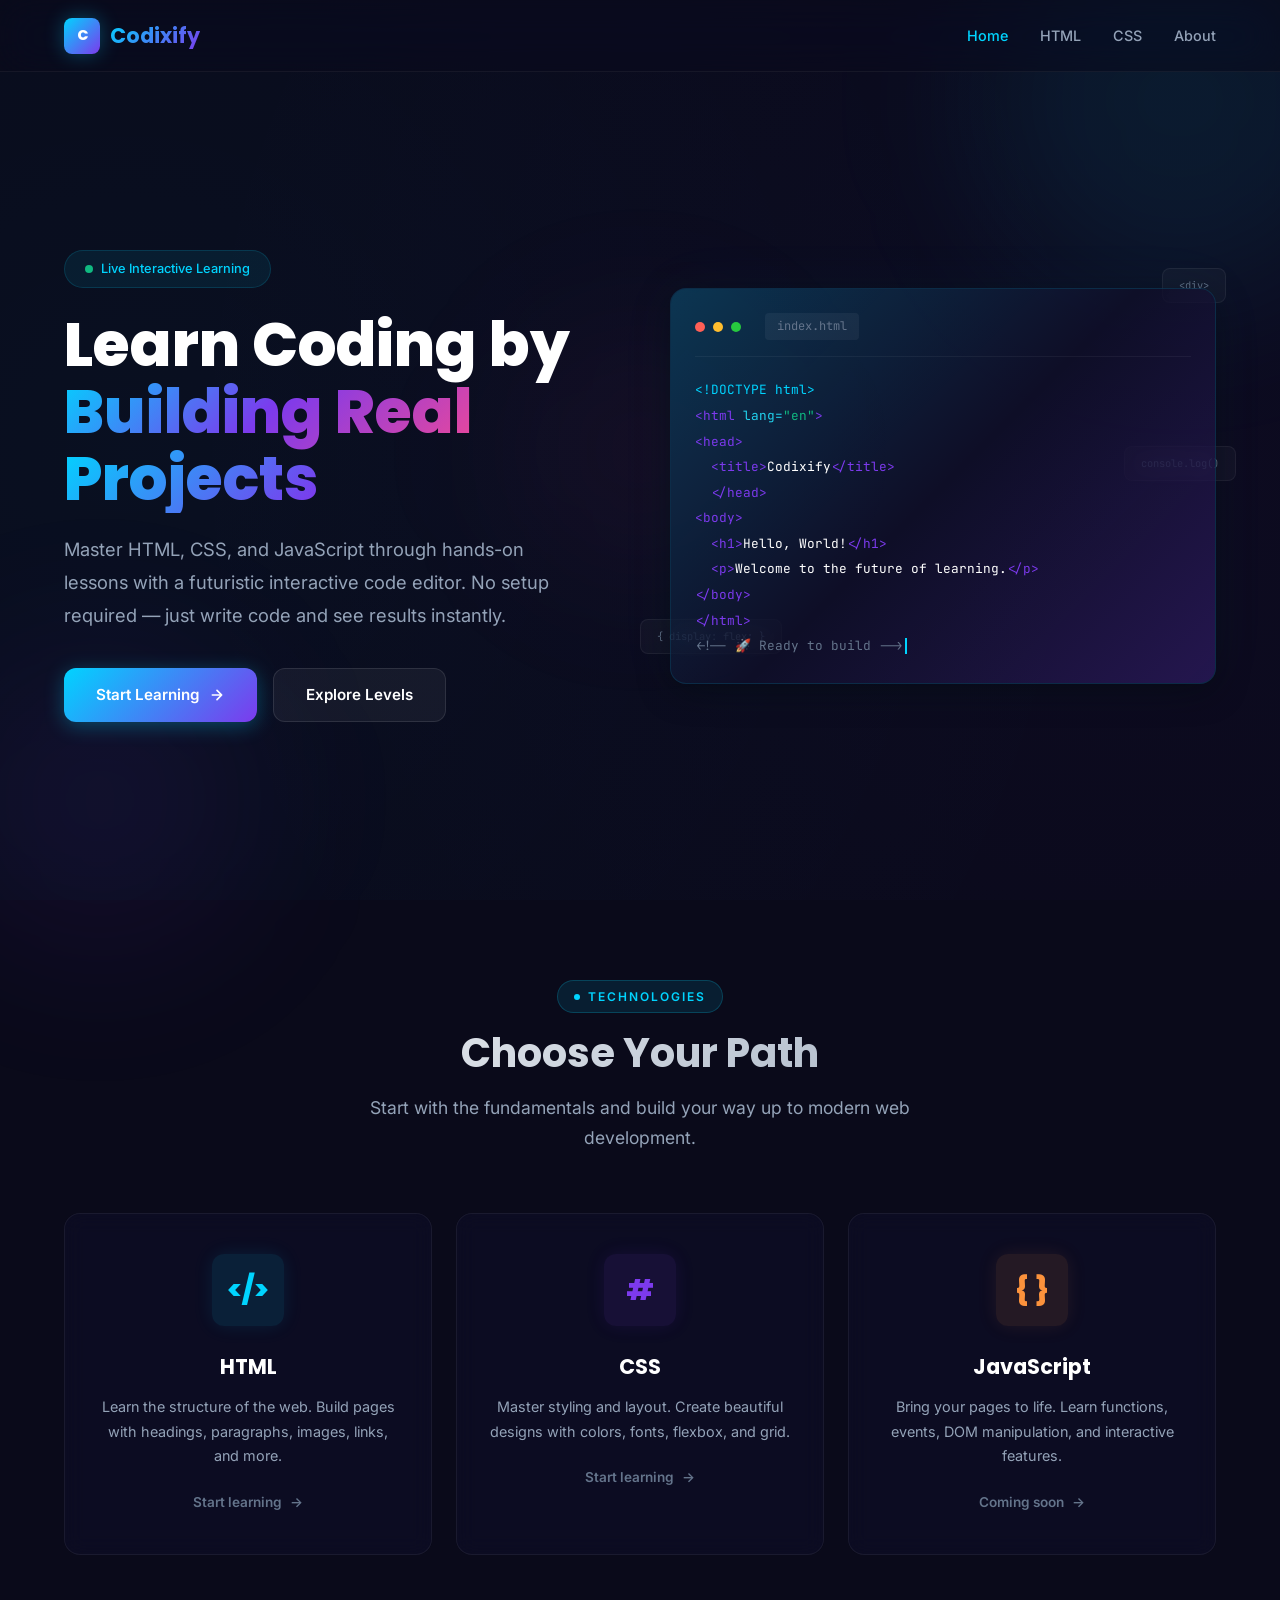
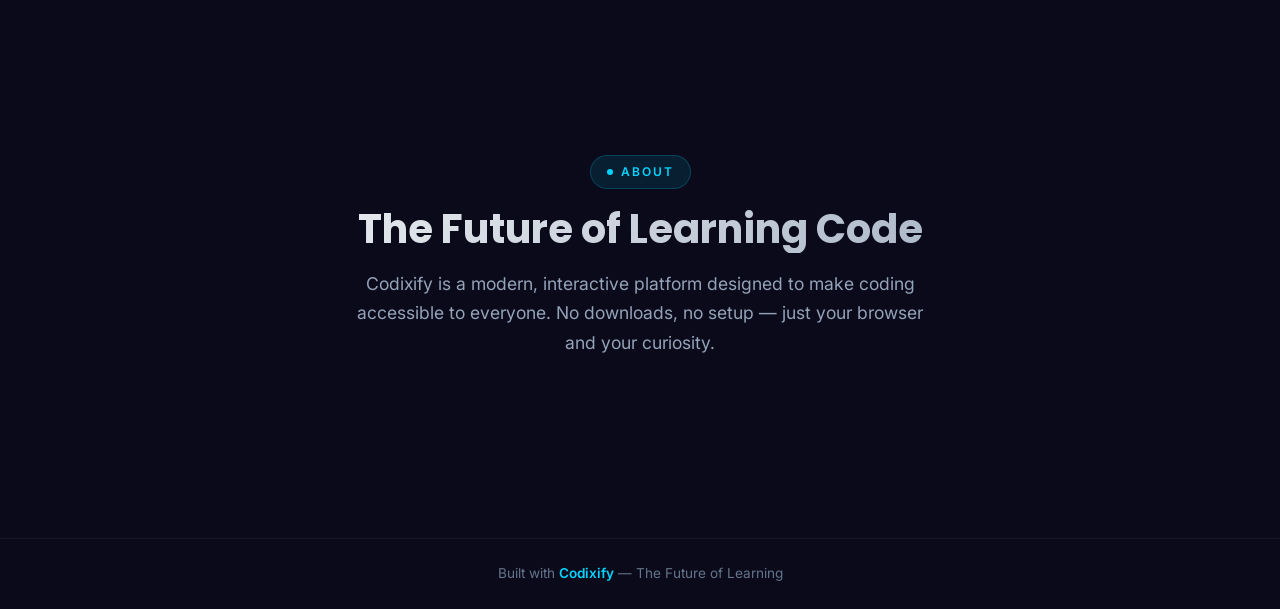
==== commit 5f18b318: "update scroll bar" ====
--- a/index.html
+++ b/index.html
@@ -26,7 +26,8 @@
       </a>
       <div class="navbar-links">
         <a href="index.html" class="active">Home</a>
-        <a href="html-levels.html">Levels</a>
+        <a href="html-levels.html">HTML</a>
+        <a href="css-levels.html">CSS</a>
         <a href="#about">About</a>
       </div>
       <button class="navbar-toggle" aria-label="Toggle navigation">
@@ -120,7 +121,7 @@
           </span>
         </div>
 
-        <div class="tech-card css-card" onclick="alert('CSS lessons coming soon! Start with HTML first.')">
+        <div class="tech-card css-card" onclick="window.location.href='css-levels.html'">
           <div class="card-glow"></div>
           <div class="card-icon">
             <span class="icon-bracket">#</span>
@@ -130,7 +131,7 @@
             Master styling and layout. Create beautiful designs with colors, fonts, flexbox, and grid.
           </p>
           <span class="card-link">
-            Coming soon <span class="arrow">→</span>
+            Start learning <span class="arrow">→</span>
           </span>
         </div>
 
--- a/style.css
+++ b/style.css
@@ -810,9 +810,10 @@
 /* ===== LEVEL-1 PAGE ===== */
 .level-page {
   padding-top: var(--navbar-height);
-  min-height: 100vh;
+  height: 100vh;
   display: flex;
   flex-direction: column;
+  overflow: hidden;
 }
 
 .level-header {
@@ -867,9 +868,9 @@
 /* ===== LEVEL LAYOUT ===== */
 .level-layout {
   flex: 1;
-  display: grid;
-  grid-template-columns: 320px 1fr 380px;
-  gap: 0;
+  display: flex;
+  flex-direction: row;
+  align-items: stretch;
   overflow: hidden;
   min-height: 0;
 }
@@ -877,6 +878,48 @@
 .level-layout .panel {
   overflow-y: auto;
   overflow-x: hidden;
+  display: flex;
+  flex-direction: column;
+  min-width: 0;
+}
+
+/* ===== RESIZE HANDLES ===== */
+.resize-handle {
+  width: 6px;
+  flex-shrink: 0;
+  cursor: col-resize;
+  position: relative;
+  z-index: 10;
+  transition: background 0.2s ease;
+  background: transparent;
+}
+
+.resize-handle::before {
+  content: '';
+  position: absolute;
+  top: 0;
+  left: 2px;
+  width: 2px;
+  height: 100%;
+  background: rgba(255, 255, 255, 0.06);
+  transition: background 0.2s ease, box-shadow 0.2s ease;
+}
+
+.resize-handle:hover::before,
+.resize-handle:active::before {
+  background: var(--neon-blue);
+  box-shadow: 0 0 8px rgba(0, 212, 255, 0.4);
+}
+
+.resize-handle.dragging::before {
+  background: var(--neon-blue);
+  box-shadow: 0 0 12px rgba(0, 212, 255, 0.5);
+}
+
+body.resizing {
+  user-select: none;
+  -webkit-user-select: none;
+  cursor: col-resize;
 }
 
 /* ===== INSTRUCTIONS PANEL ===== */
@@ -884,6 +927,8 @@
   background: rgba(10, 10, 26, 0.6);
   border-right: 1px solid rgba(255, 255, 255, 0.05);
   padding: 24px;
+  width: 320px;
+  flex-shrink: 0;
 }
 
 .instructions-panel .step-counter {
@@ -1022,6 +1067,8 @@
   display: flex;
   flex-direction: column;
   min-height: 0;
+  flex: 1 1 0;
+  min-width: 200px;
 }
 
 .editor-wrapper .line-numbers {
@@ -1034,6 +1081,7 @@
   background: rgba(255, 255, 255, 0.02);
   border-right: 1px solid rgba(255, 255, 255, 0.05);
   user-select: none;
+  pointer-events: none;
   overflow: hidden;
 }
 
@@ -1065,6 +1113,9 @@
   white-space: pre;
   overflow-wrap: normal;
   overflow-x: auto;
+  -webkit-user-select: text;
+  user-select: text;
+  touch-action: manipulation;
 }
 
 #codeEditor::placeholder {
@@ -1082,6 +1133,8 @@
   display: flex;
   flex-direction: column;
   min-height: 0;
+  width: 380px;
+  flex-shrink: 0;
 }
 
 .preview-header {
@@ -1463,6 +1516,108 @@
   transform: scale(1.1);
 }
 
+/* ===== TOOLBAR PROGRESS INDICATOR ===== */
+.toolbar-progress {
+  display: flex;
+  align-items: center;
+  gap: 8px;
+  padding: 4px 10px 4px 12px;
+  background: rgba(0, 212, 255, 0.05);
+  border: 1px solid rgba(0, 212, 255, 0.12);
+  border-radius: 20px;
+  flex-shrink: 0;
+  position: relative;
+  overflow: hidden;
+  transition: border-color 0.4s ease, box-shadow 0.4s ease;
+}
+
+.toolbar-progress::before {
+  content: '';
+  position: absolute;
+  inset: 0;
+  border-radius: 20px;
+  background: linear-gradient(135deg, rgba(0, 212, 255, 0.06), transparent);
+  pointer-events: none;
+}
+
+.toolbar-progress.level-complete {
+  border-color: rgba(16, 185, 129, 0.4);
+  box-shadow: 0 0 20px rgba(16, 185, 129, 0.15), inset 0 0 20px rgba(16, 185, 129, 0.04);
+  animation: progressGlow 1.5s ease-in-out infinite alternate;
+}
+
+@keyframes progressGlow {
+  0% { box-shadow: 0 0 15px rgba(16, 185, 129, 0.1), inset 0 0 15px rgba(16, 185, 129, 0.02); }
+  100% { box-shadow: 0 0 30px rgba(16, 185, 129, 0.25), inset 0 0 25px rgba(16, 185, 129, 0.06); }
+}
+
+.toolbar-progress-bar-track {
+  width: 56px;
+  height: 4px;
+  background: rgba(255, 255, 255, 0.06);
+  border-radius: 2px;
+  overflow: hidden;
+  position: relative;
+}
+
+.toolbar-progress-bar-fill {
+  height: 100%;
+  width: 0%;
+  border-radius: 2px;
+  background: linear-gradient(90deg, var(--neon-blue), var(--neon-purple));
+  transition: width 0.6s cubic-bezier(0.34, 1.56, 0.64, 1);
+  position: relative;
+}
+
+.toolbar-progress-bar-fill::after {
+  content: '';
+  position: absolute;
+  inset: 0;
+  background: linear-gradient(90deg, transparent, rgba(255, 255, 255, 0.3), transparent);
+  animation: progressShimmer 2s ease-in-out infinite;
+}
+
+@keyframes progressShimmer {
+  0% { transform: translateX(-100%); }
+  100% { transform: translateX(100%); }
+}
+
+.toolbar-progress.level-complete .toolbar-progress-bar-fill {
+  background: linear-gradient(90deg, var(--neon-green), var(--neon-cyan));
+  box-shadow: 0 0 8px rgba(16, 185, 129, 0.4);
+}
+
+.toolbar-progress-text {
+  font-size: 0.72rem;
+  font-weight: 600;
+  font-family: var(--font-heading);
+  color: var(--text-secondary);
+  white-space: nowrap;
+  letter-spacing: 0.3px;
+  min-width: 32px;
+  text-align: right;
+  transition: color 0.4s ease;
+  position: relative;
+  z-index: 1;
+  font-variant-numeric: tabular-nums;
+}
+
+.toolbar-progress.level-complete .toolbar-progress-text {
+  color: var(--neon-green);
+  text-shadow: 0 0 8px rgba(16, 185, 129, 0.3);
+}
+
+/* ===== LEVEL COMPLETE CELEBRATION ANIMATION ===== */
+@keyframes celebrationPop {
+  0% { transform: scale(1); }
+  50% { transform: scale(1.15); }
+  100% { transform: scale(1); }
+}
+
+.toolbar-progress.celebrating {
+  animation: celebrationPop 0.5s ease 3;
+}
+
 /* ===== MOBILE TABS ===== */
 .mobile-tabs {
   display: none;
@@ -1599,8 +1754,11 @@
     margin: 0 auto;
   }
 
-  .level-layout {
-    grid-template-columns: 280px 1fr 320px;
+  .instructions-panel {
+    width: 260px;
+  }
+  .preview-panel {
+    width: 300px;
   }
 }
 
@@ -1664,9 +1822,13 @@
     gap: 20px;
   }
 
-  .level-layout {
-    grid-template-columns: 1fr;
-    height: auto;
+  .level-layout .panel {
+    width: 100% !important;
+    flex: 1 1 0 !important;
+  }
+
+  .resize-handle {
+    display: none !important;
   }
 
   .level-layout .panel {
@@ -1674,13 +1836,22 @@
   }
 
   .level-layout .panel.active {
+    animation: panelFadeIn 0.35s ease forwards;
+  }
+
+  .level-layout .instructions-panel.active {
     display: block;
-    animation: panelFadeIn 0.35s ease forwards;
-  }
-
-  .instructions-panel,
-  .editor-panel,
-  .preview-panel {
+  }
+
+  .level-layout .editor-panel.active {
+    display: flex;
+    flex-direction: column;
+    min-height: 60vh;
+  }
+
+  .level-layout .preview-panel.active {
+    display: flex;
+    flex-direction: column;
     min-height: 60vh;
   }
 
@@ -1714,6 +1885,20 @@
     font-size: 0.85rem;
   }
 
+  .toolbar-progress {
+    padding: 3px 8px 3px 10px;
+    gap: 6px;
+  }
+
+  .toolbar-progress-bar-track {
+    width: 36px;
+  }
+
+  .toolbar-progress-text {
+    font-size: 0.65rem;
+    min-width: 28px;
+  }
+
   .toolbar-btn {
     padding: 8px 14px;
     font-size: 0.78rem;
@@ -1725,6 +1910,10 @@
     gap: 12px;
     padding: 12px 16px;
   }
+
+  #codeEditor {
+    font-size: 1rem;
+  }
 }
 
 /* Small Mobile */
@@ -1749,6 +1938,20 @@
     padding: 8px 12px;
   }
 
+  .toolbar-progress {
+    padding: 2px 6px 2px 8px;
+    gap: 4px;
+  }
+
+  .toolbar-progress-bar-track {
+    width: 28px;
+  }
+
+  .toolbar-progress-text {
+    font-size: 0.6rem;
+    min-width: 24px;
+  }
+
   .toolbar-btn {
     padding: 6px 12px;
     font-size: 0.75rem;
@@ -1765,6 +1968,7 @@
 
   #codeEditor {
     padding-left: 16px;
+    font-size: 1rem;
   }
 
   .instructions-panel {
@@ -2236,3 +2440,104 @@
   color: var(--text-muted);
   margin-top: 4px;
 }
+
+/* ===== CSS ROADMAP PATH INDICATOR ===== */
+.css-roadmap {
+  display: flex;
+  align-items: center;
+  justify-content: center;
+  gap: 0;
+  margin: 0 auto 48px;
+  padding: 0 24px;
+  max-width: 500px;
+}
+
+.roadmap-phase {
+  display: flex;
+  flex-direction: column;
+  align-items: center;
+  gap: 8px;
+}
+
+.phase-dot {
+  width: 16px;
+  height: 16px;
+  border-radius: var(--radius-full);
+  background: rgba(255, 255, 255, 0.1);
+  border: 2px solid rgba(255, 255, 255, 0.15);
+  transition: var(--transition-normal);
+  flex-shrink: 0;
+}
+
+.phase-dot.phase-active {
+  background: var(--neon-blue);
+  border-color: var(--neon-blue);
+  box-shadow: 0 0 12px rgba(0, 212, 255, 0.4);
+}
+
+.phase-connector {
+  flex: 1;
+  height: 2px;
+  background: linear-gradient(90deg, rgba(255,255,255,0.1), rgba(255,255,255,0.1));
+  min-width: 40px;
+  margin: 0 8px 26px;
+}
+
+.phase-label {
+  font-size: 0.7rem;
+  font-weight: 600;
+  color: var(--text-muted);
+  text-transform: uppercase;
+  letter-spacing: 1.5px;
+}
+
+/* ===== PHASE BREAK DIVIDER ===== */
+.phase-break {
+  display: flex;
+  align-items: center;
+  gap: 16px;
+  margin: 40px 0;
+  padding: 0 4px;
+}
+
+.phase-break-line {
+  flex: 1;
+  height: 1px;
+  background: linear-gradient(90deg, transparent, rgba(124, 58, 237, 0.3), transparent);
+}
+
+.phase-break-badge {
+  font-size: 0.7rem;
+  font-weight: 700;
+  color: var(--neon-purple);
+  text-transform: uppercase;
+  letter-spacing: 2px;
+  padding: 6px 20px;
+  border: 1px solid rgba(124, 58, 237, 0.2);
+  border-radius: 100px;
+  background: rgba(124, 58, 237, 0.08);
+  white-space: nowrap;
+}
+
+.phase-break-badge.phase-advanced {
+  color: var(--neon-pink);
+  border-color: rgba(236, 72, 153, 0.2);
+  background: rgba(236, 72, 153, 0.08);
+}
+
+/* ===== RESPONSIVE: CSS LEVELS PAGE ===== */
+@media (max-width: 768px) {
+  .css-roadmap {
+    max-width: 360px;
+  }
+  .phase-connector {
+    min-width: 20px;
+  }
+  .phase-break {
+    margin: 32px 0;
+  }
+  .phase-break-badge {
+    font-size: 0.6rem;
+    padding: 4px 14px;
+  }
+}
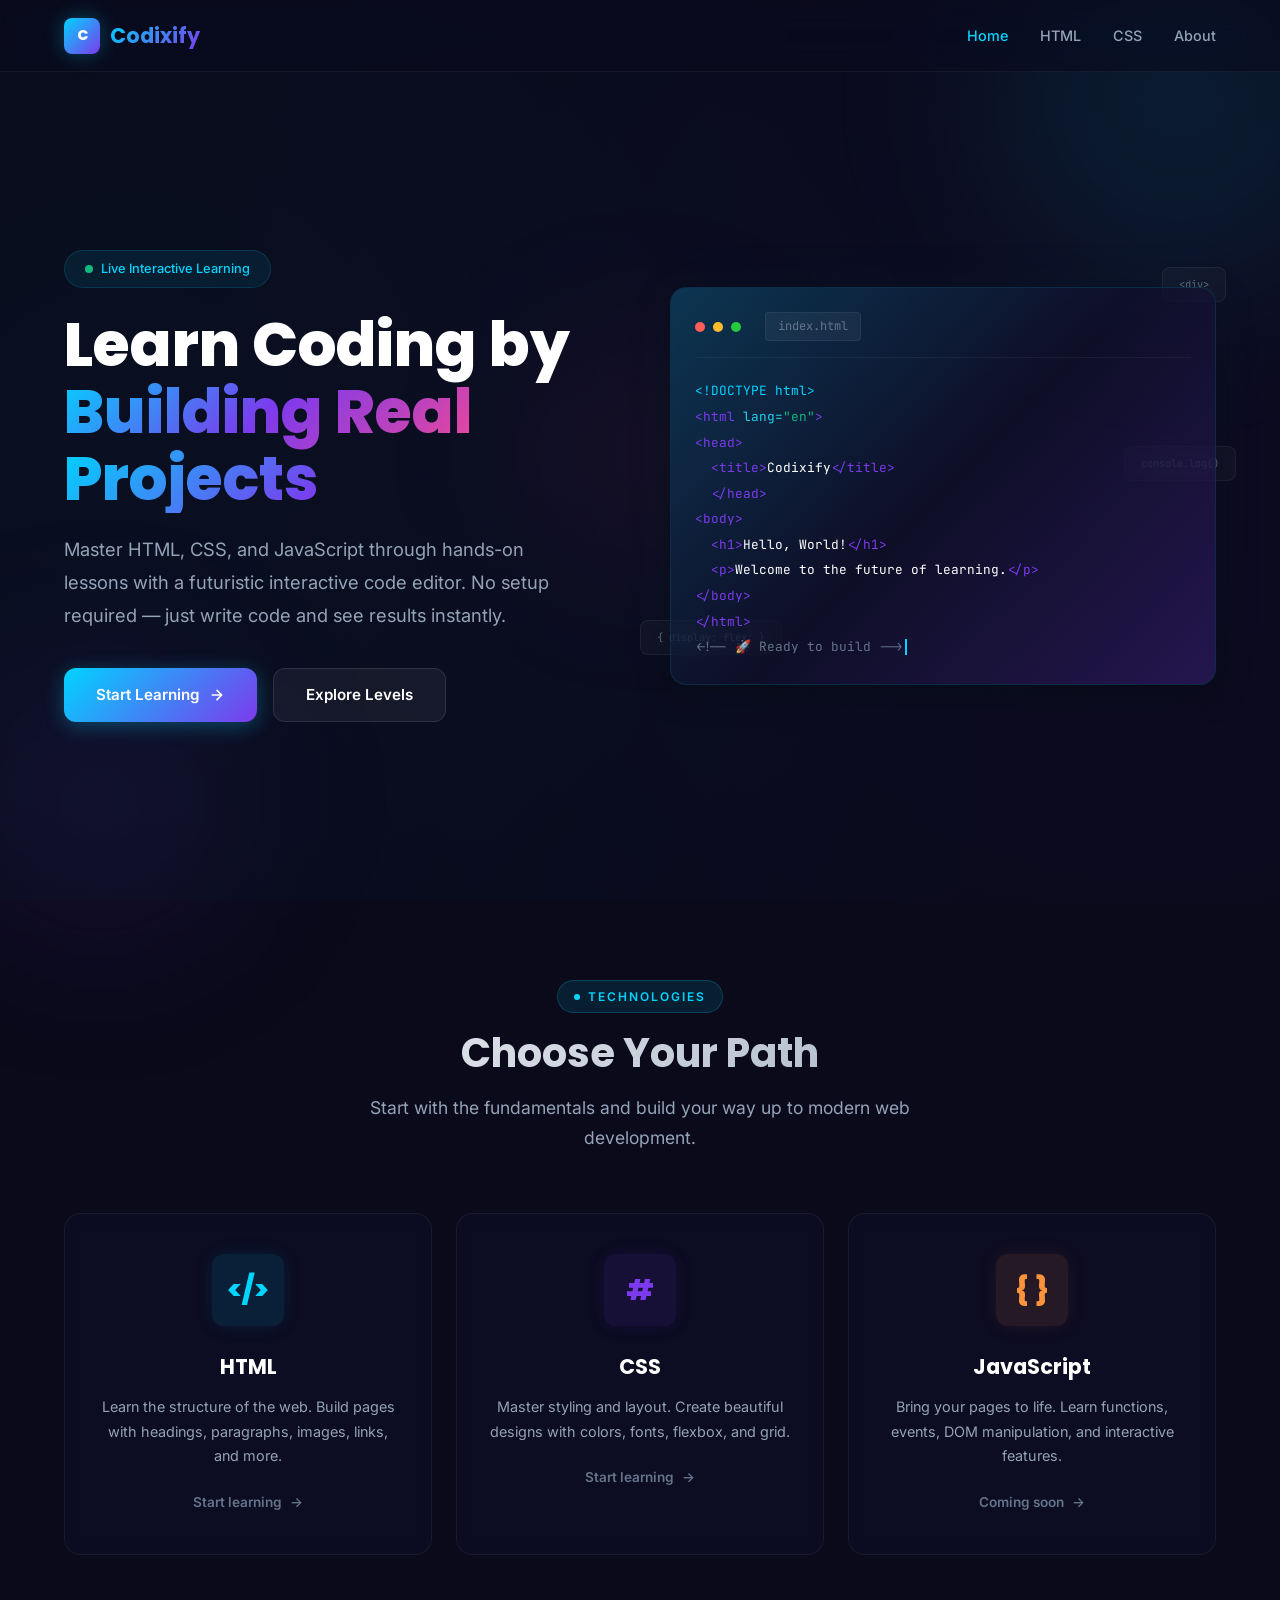
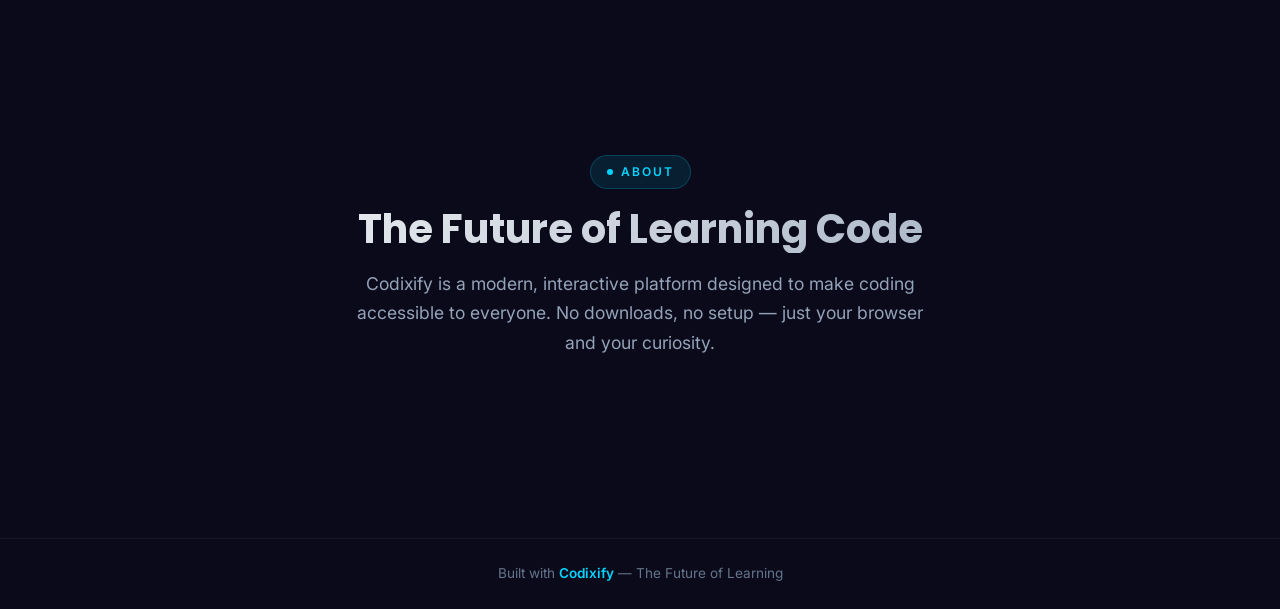
==== commit d3fd676e: "update level 2" ====
--- a/index.html
+++ b/index.html
@@ -8,6 +8,17 @@
   <link rel="preconnect" href="https://fonts.gstatic.com" crossorigin>
   <link href="https://fonts.googleapis.com/css2?family=Inter:wght@300;400;500;600;700&family=Poppins:wght@500;600;700;800;900&family=JetBrains+Mono:wght@400;500&display=swap" rel="stylesheet">
   <link rel="stylesheet" href="style.css">
+
+  <!-- Google tag (gtag.js) -->
+<script async src="https://www.googletagmanager.com/gtag/js?id=G-Y9FMSHG7VE"></script>
+<script>
+  window.dataLayer = window.dataLayer || [];
+  function gtag(){dataLayer.push(arguments);}
+  gtag('js', new Date());
+
+  gtag('config', 'G-Y9FMSHG7VE');
+</script>
+ 
 </head>
 <body>
 
--- a/style.css
+++ b/style.css
@@ -810,10 +810,9 @@
 /* ===== LEVEL-1 PAGE ===== */
 .level-page {
   padding-top: var(--navbar-height);
-  height: 100vh;
+  min-height: 100vh;
   display: flex;
   flex-direction: column;
-  overflow: hidden;
 }
 
 .level-header {
@@ -868,9 +867,9 @@
 /* ===== LEVEL LAYOUT ===== */
 .level-layout {
   flex: 1;
-  display: flex;
-  flex-direction: row;
-  align-items: stretch;
+  display: grid;
+  grid-template-columns: 320px 4px 1fr 4px 380px;
+  gap: 0;
   overflow: hidden;
   min-height: 0;
 }
@@ -878,48 +877,17 @@
 .level-layout .panel {
   overflow-y: auto;
   overflow-x: hidden;
-  display: flex;
-  flex-direction: column;
-  min-width: 0;
-}
-
-/* ===== RESIZE HANDLES ===== */
+}
+
 .resize-handle {
-  width: 6px;
-  flex-shrink: 0;
   cursor: col-resize;
-  position: relative;
+  background: transparent;
+  transition: background 0.2s;
   z-index: 10;
-  transition: background 0.2s ease;
-  background: transparent;
-}
-
-.resize-handle::before {
-  content: '';
-  position: absolute;
-  top: 0;
-  left: 2px;
-  width: 2px;
-  height: 100%;
-  background: rgba(255, 255, 255, 0.06);
-  transition: background 0.2s ease, box-shadow 0.2s ease;
-}
-
-.resize-handle:hover::before,
-.resize-handle:active::before {
-  background: var(--neon-blue);
-  box-shadow: 0 0 8px rgba(0, 212, 255, 0.4);
-}
-
-.resize-handle.dragging::before {
-  background: var(--neon-blue);
-  box-shadow: 0 0 12px rgba(0, 212, 255, 0.5);
-}
-
-body.resizing {
-  user-select: none;
-  -webkit-user-select: none;
-  cursor: col-resize;
+}
+
+.resize-handle:hover {
+  background: rgba(124, 58, 237, 0.3);
 }
 
 /* ===== INSTRUCTIONS PANEL ===== */
@@ -927,8 +895,6 @@
   background: rgba(10, 10, 26, 0.6);
   border-right: 1px solid rgba(255, 255, 255, 0.05);
   padding: 24px;
-  width: 320px;
-  flex-shrink: 0;
 }
 
 .instructions-panel .step-counter {
@@ -1056,6 +1022,77 @@
   border-radius: var(--radius-full);
 }
 
+.editor-tabs {
+  display: flex;
+  gap: 4px;
+}
+
+.editor-tab {
+  display: flex;
+  align-items: center;
+  gap: 7px;
+  font-size: 0.8rem;
+  font-family: var(--font-code);
+  color: var(--text-secondary);
+  padding: 6px 14px;
+  background: transparent;
+  border: 1px solid rgba(255,255,255,0.06);
+  border-radius: 4px;
+  cursor: pointer;
+  transition: all 0.2s;
+}
+
+.editor-tab:hover {
+  background: rgba(255,255,255,0.04);
+  border-color: rgba(255,255,255,0.1);
+}
+
+.editor-tab.active {
+  color: var(--text-primary);
+  background: rgba(0, 212, 255, 0.06);
+  border-color: rgba(0, 212, 255, 0.15);
+}
+
+.editor-tab .dot {
+  width: 8px;
+  height: 8px;
+  background: var(--neon-green);
+  border-radius: var(--radius-full);
+  flex-shrink: 0;
+}
+
+.editor-tab .dot.css-dot {
+  background: var(--neon-purple);
+}
+
+.editor-textarea {
+  display: none;
+  position: absolute;
+  top: 0;
+  left: 0;
+  width: 100%;
+  height: 100%;
+  padding: 16px 16px 16px 56px;
+  background: transparent;
+  border: none;
+  color: var(--text-primary);
+  font-family: var(--font-code);
+  font-size: 0.9rem;
+  line-height: 1.7;
+  resize: none;
+  outline: none;
+  z-index: 1;
+  tab-size: 2;
+}
+
+.editor-textarea.active {
+  display: block;
+}
+
+.editor-textarea::placeholder {
+  color: rgba(255,255,255,0.2);
+}
+
 .editor-wrapper {
   flex: 1;
   position: relative;
@@ -1067,8 +1104,6 @@
   display: flex;
   flex-direction: column;
   min-height: 0;
-  flex: 1 1 0;
-  min-width: 200px;
 }
 
 .editor-wrapper .line-numbers {
@@ -1133,8 +1168,6 @@
   display: flex;
   flex-direction: column;
   min-height: 0;
-  width: 380px;
-  flex-shrink: 0;
 }
 
 .preview-header {
@@ -1410,7 +1443,7 @@
   line-height: 1.3;
 }
 
-.toolbar-step-meta {
+.toolbar-step-meta { 
   display: flex;
   align-items: center;
   gap: 10px;
@@ -1754,11 +1787,8 @@
     margin: 0 auto;
   }
 
-  .instructions-panel {
-    width: 260px;
-  }
-  .preview-panel {
-    width: 300px;
+  .level-layout {
+    grid-template-columns: 280px 4px 1fr 4px 320px;
   }
 }
 
@@ -1822,13 +1852,8 @@
     gap: 20px;
   }
 
-  .level-layout .panel {
-    width: 100% !important;
-    flex: 1 1 0 !important;
-  }
-
-  .resize-handle {
-    display: none !important;
+  .level-layout {
+    grid-template-columns: 1fr;
   }
 
   .level-layout .panel {
@@ -1853,6 +1878,10 @@
     display: flex;
     flex-direction: column;
     min-height: 60vh;
+  }
+
+  .resize-handle {
+    display: none;
   }
 
   .mobile-tabs {
@@ -2019,7 +2048,7 @@
   border-radius: var(--radius-lg);
   padding: 28px 32px;
   transition: var(--transition-normal);
-  overflow: hidden;
+  overflow: hidden;     
 }
 
 .level-card.card-available {
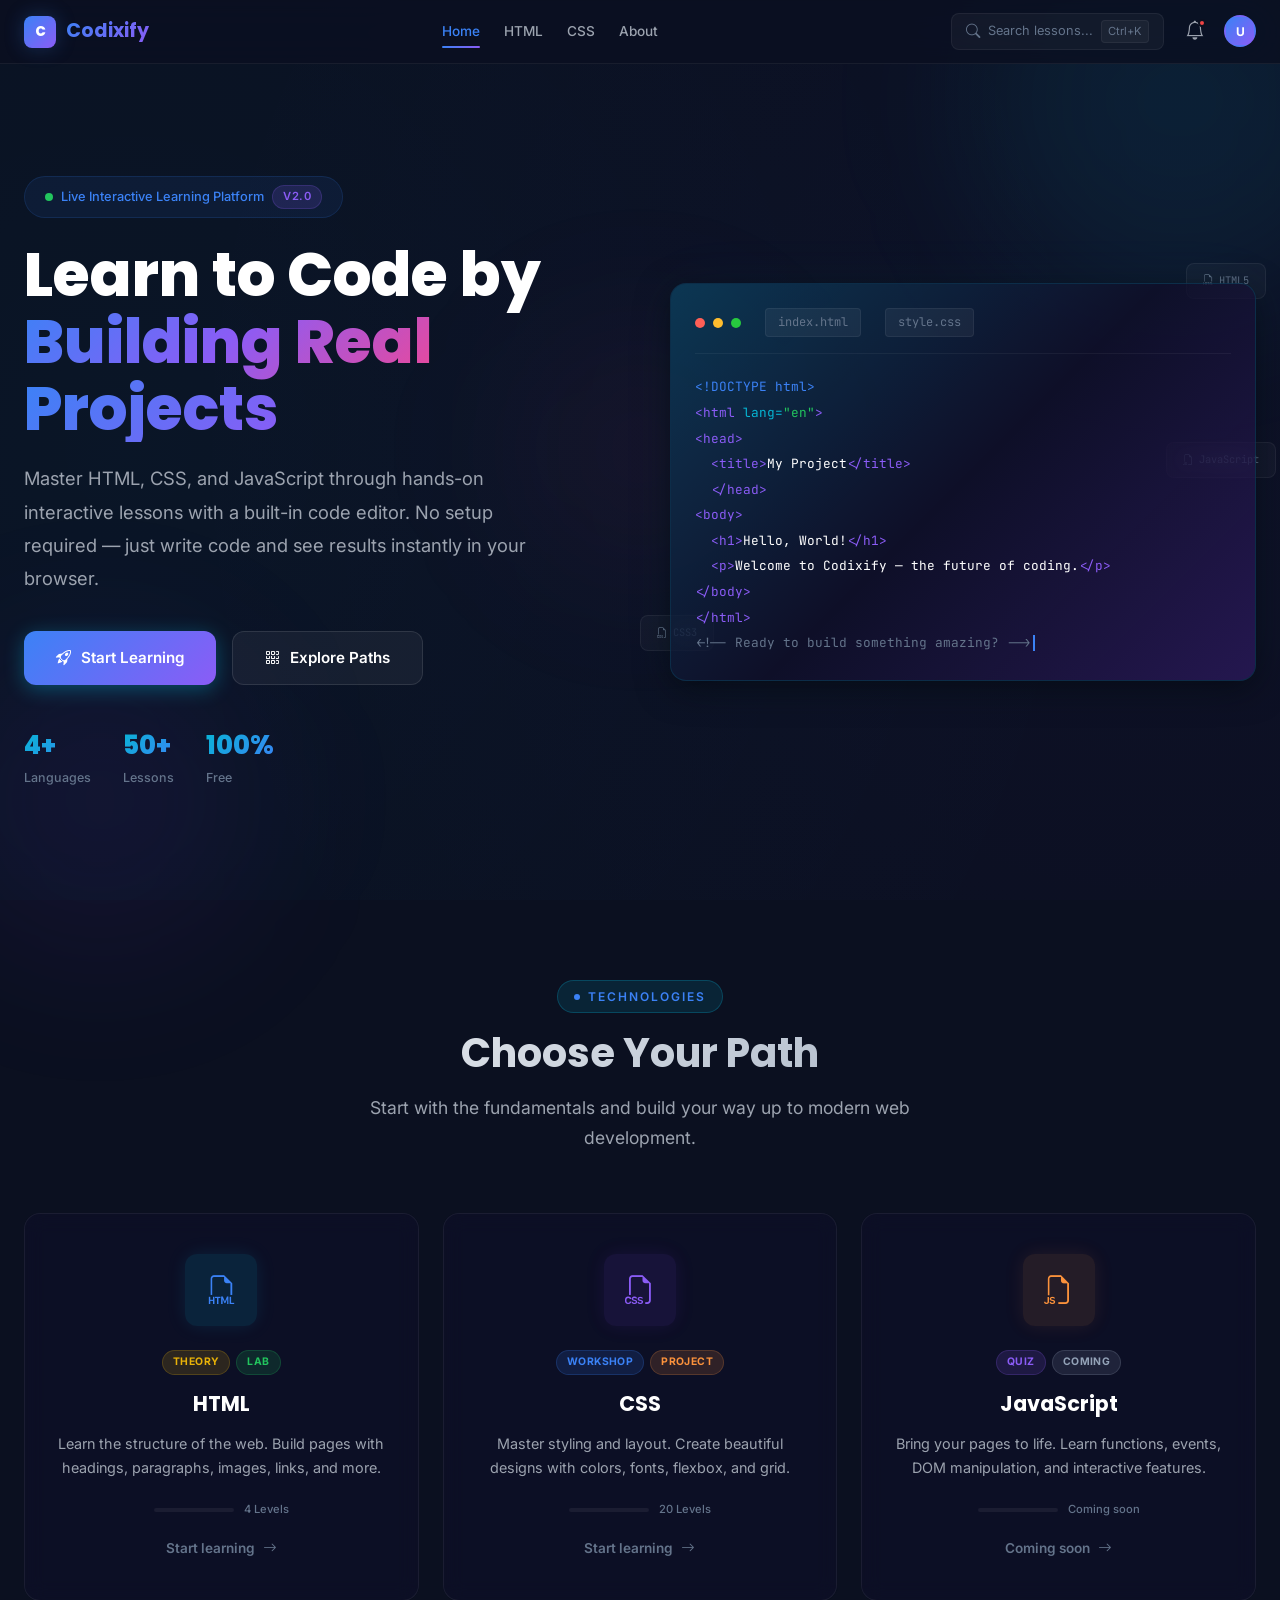
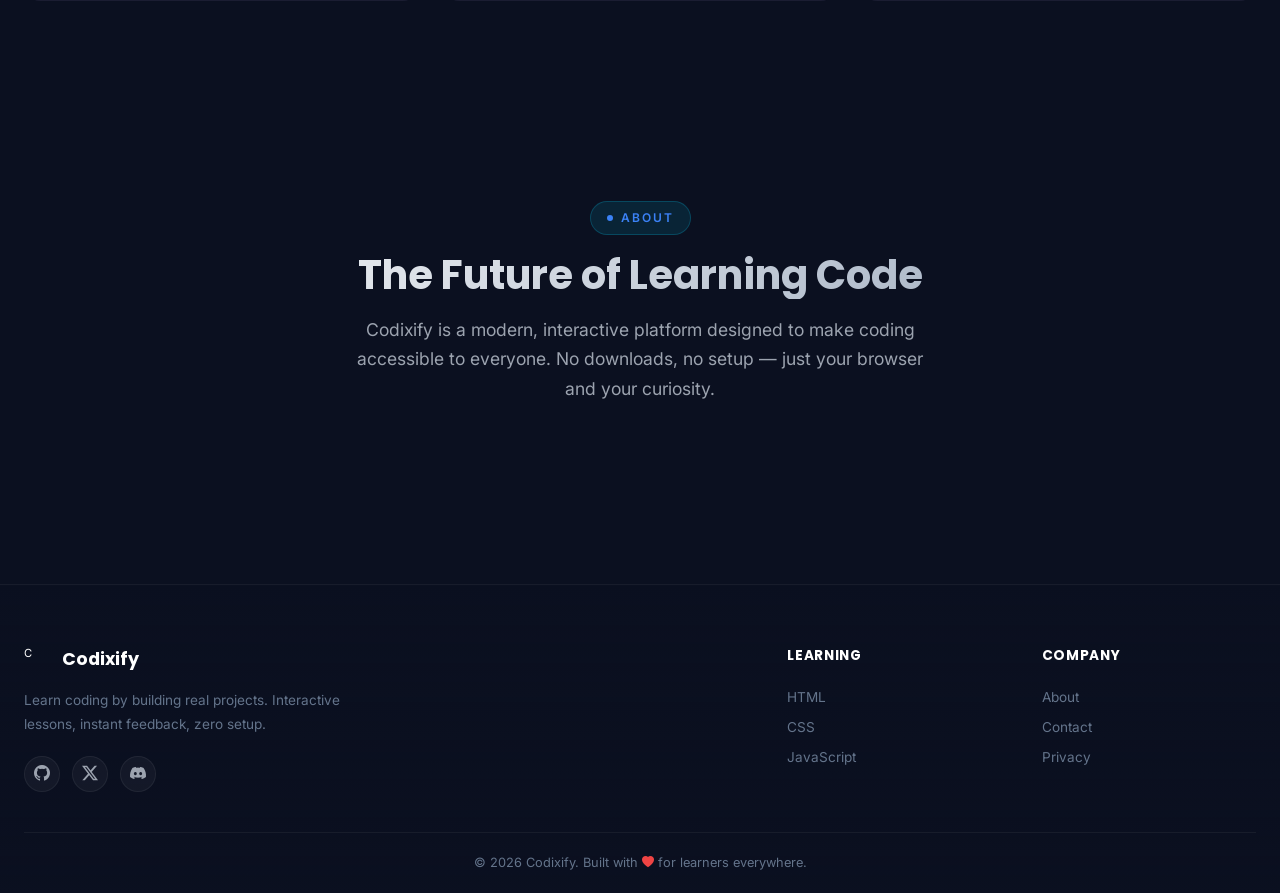
==== commit d8b080db: "level updated" ====
--- a/index.html
+++ b/index.html
@@ -7,6 +7,7 @@
   <link rel="preconnect" href="https://fonts.googleapis.com">
   <link rel="preconnect" href="https://fonts.gstatic.com" crossorigin>
   <link href="https://fonts.googleapis.com/css2?family=Inter:wght@300;400;500;600;700&family=Poppins:wght@500;600;700;800;900&family=JetBrains+Mono:wght@400;500&display=swap" rel="stylesheet">
+  <link rel="stylesheet" href="https://cdn.jsdelivr.net/npm/bootstrap-icons@1.11.3/font/bootstrap-icons.min.css">
   <link rel="stylesheet" href="style.css">
 
   <!-- Google tag (gtag.js) -->
@@ -29,23 +30,39 @@
   <div class="orb orb-3"></div>
 
   <!-- ===== NAVBAR ===== -->
-  <nav class="navbar" role="navigation">
+  <nav class="navbar" role="navigation" aria-label="Main navigation">
     <div class="container">
       <a href="index.html" class="navbar-brand">
         <span class="logo-icon">C</span>
         <span class="logo-text">Codixify</span>
       </a>
-      <div class="navbar-links">
-        <a href="index.html" class="active">Home</a>
-        <a href="html-levels.html">HTML</a>
-        <a href="css-levels.html">CSS</a>
-        <a href="#about">About</a>
-      </div>
-      <button class="navbar-toggle" aria-label="Toggle navigation">
-        <span></span>
-        <span></span>
-        <span></span>
-      </button>
+      <div class="navbar-center">
+        <div class="navbar-links">
+          <a href="index.html" class="active" aria-current="page">Home</a>
+          <a href="html-levels.html">HTML</a>
+          <a href="css-levels.html">CSS</a>
+          <a href="#about">About</a>
+        </div>
+      </div>
+      <div class="navbar-right">
+        <div class="navbar-search" role="button" tabindex="0" aria-label="Search lessons">
+          <i class="bi bi-search"></i>
+          <span>Search lessons...</span>
+          <span class="search-hint">Ctrl+K</span>
+        </div>
+        <a href="#" class="navbar-icon-btn" aria-label="Notifications">
+          <i class="bi bi-bell"></i>
+          <span class="badge-dot"></span>
+        </a>
+        <div class="navbar-avatar" role="button" tabindex="0" aria-label="Profile">
+          <span>U</span>
+        </div>
+        <button class="navbar-toggle" aria-label="Toggle navigation menu" aria-expanded="false">
+          <span></span>
+          <span></span>
+          <span></span>
+        </button>
+      </div>
     </div>
   </nav>
 
@@ -55,24 +72,40 @@
       <div class="hero-content">
         <div class="hero-badge">
           <span class="dot"></span>
-          Live Interactive Learning
+          Live Interactive Learning Platform
+          <span class="badge-pill">v2.0</span>
         </div>
         <h1 class="hero-title">
-          Learn Coding by
+          Learn to Code by
           <span class="gradient-text">Building Real</span>
           <span class="block-display gradient-text">Projects</span>
         </h1>
         <p class="hero-description">
-          Master HTML, CSS, and JavaScript through hands-on lessons with a futuristic interactive code editor. No setup required — just write code and see results instantly.
+          Master HTML, CSS, and JavaScript through hands-on interactive lessons with a built-in code editor. No setup required — just write code and see results instantly in your browser.
         </p>
         <div class="hero-buttons">
           <a href="html-levels.html" class="btn btn-primary">
+            <i class="bi bi-rocket-takeoff"></i>
             Start Learning
-            <svg width="16" height="16" viewBox="0 0 24 24" fill="none" stroke="currentColor" stroke-width="2.5" stroke-linecap="round" stroke-linejoin="round"><path d="M5 12h14M12 5l7 7-7 7"/></svg>
           </a>
           <a href="#tech" class="btn btn-secondary">
-            Explore Levels
+            <i class="bi bi-grid-3x3-gap"></i>
+            Explore Paths
           </a>
+        </div>
+        <div class="hero-stats">
+          <div class="hero-stat">
+            <span class="stat-value">4+</span>
+            <span class="stat-label">Languages</span>
+          </div>
+          <div class="hero-stat">
+            <span class="stat-value">50+</span>
+            <span class="stat-label">Lessons</span>
+          </div>
+          <div class="hero-stat">
+            <span class="stat-value">100%</span>
+            <span class="stat-label">Free</span>
+          </div>
         </div>
       </div>
 
@@ -83,24 +116,25 @@
             <span class="editor-dot"></span>
             <span class="editor-dot"></span>
             <span class="editor-tab">index.html</span>
+            <span class="editor-tab">style.css</span>
           </div>
           <div class="code-line"><span class="hl-blue">&lt;!DOCTYPE html&gt;</span></div>
           <div class="code-line"><span class="hl-purple">&lt;html</span> <span class="hl-cyan">lang=</span><span class="hl-green">"en"</span><span class="hl-purple">&gt;</span></div>
           <div class="code-line"><span class="hl-purple">&lt;head&gt;</span></div>
-          <div class="code-line"><span class="indent-1"><span class="hl-purple">&lt;title&gt;</span><span class="hl-white">Codixify</span><span class="hl-purple">&lt;/title&gt;</span></span></div>
+          <div class="code-line"><span class="indent-1"><span class="hl-purple">&lt;title&gt;</span><span class="hl-white">My Project</span><span class="hl-purple">&lt;/title&gt;</span></span></div>
           <div class="code-line"><span class="indent-1"><span class="hl-purple">&lt;/head&gt;</span></span></div>
           <div class="code-line"><span class="hl-purple">&lt;body&gt;</span></div>
           <div class="code-line"><span class="indent-1"><span class="hl-purple">&lt;h1&gt;</span><span class="hl-white">Hello, World!</span><span class="hl-purple">&lt;/h1&gt;</span></span></div>
-          <div class="code-line"><span class="indent-1"><span class="hl-purple">&lt;p&gt;</span><span class="hl-white">Welcome to the future of learning.</span><span class="hl-purple">&lt;/p&gt;</span></span></div>
+          <div class="code-line"><span class="indent-1"><span class="hl-purple">&lt;p&gt;</span><span class="hl-white">Welcome to Codixify &mdash; the future of coding.</span><span class="hl-purple">&lt;/p&gt;</span></span></div>
           <div class="code-line"><span class="hl-purple">&lt;/body&gt;</span></div>
           <div class="code-line"><span class="hl-purple">&lt;/html&gt;</span></div>
-          <div class="code-line"><span class="hl-dim">&lt;!-- 🚀 Ready to build --&gt;</span><span class="cursor-blink"></span></div>
+          <div class="code-line"><span class="hl-dim">&lt;!-- Ready to build something amazing? --&gt;</span><span class="cursor-blink"></span></div>
         </div>
 
         <div class="floating-elements">
-          <span class="float-el">&lt;div&gt;</span>
-          <span class="float-el">{ display: flex; }</span>
-          <span class="float-el">console.log()</span>
+          <span class="float-el"><i class="bi bi-filetype-html"></i> HTML5</span>
+          <span class="float-el"><i class="bi bi-filetype-css"></i> CSS3</span>
+          <span class="float-el"><i class="bi bi-filetype-js"></i> JavaScript</span>
         </div>
       </div>
     </div>
@@ -118,45 +152,75 @@
       </div>
 
       <div class="tech-grid">
-        <div class="tech-card html-card" onclick="window.location.href='html-levels.html'">
+        <div class="tech-card html-card" onclick="window.location.href='html-levels.html'" tabindex="0" role="button" aria-label="HTML learning path">
           <div class="card-glow"></div>
           <div class="card-icon">
-            <span class="icon-bracket">&lt;/&gt;</span>
+            <i class="bi bi-filetype-html"></i>
+          </div>
+          <div class="card-badge-group">
+            <span class="card-badge theory-badge">Theory</span>
+            <span class="card-badge lab-badge">Lab</span>
           </div>
           <h3 class="card-title">HTML</h3>
           <p class="card-description">
             Learn the structure of the web. Build pages with headings, paragraphs, images, links, and more.
           </p>
+          <div class="card-progress-mini">
+            <div class="progress-track">
+              <div class="progress-fill" style="width: 0%;"></div>
+            </div>
+            <span class="progress-label">4 Levels</span>
+          </div>
           <span class="card-link">
-            Start learning <span class="arrow">→</span>
+            Start learning <i class="bi bi-arrow-right"></i>
           </span>
         </div>
 
-        <div class="tech-card css-card" onclick="window.location.href='css-levels.html'">
+        <div class="tech-card css-card" onclick="window.location.href='css-levels.html'" tabindex="0" role="button" aria-label="CSS learning path">
           <div class="card-glow"></div>
           <div class="card-icon">
-            <span class="icon-bracket">#</span>
+            <i class="bi bi-filetype-css"></i>
+          </div>
+          <div class="card-badge-group">
+            <span class="card-badge workshop-badge">Workshop</span>
+            <span class="card-badge project-badge">Project</span>
           </div>
           <h3 class="card-title">CSS</h3>
           <p class="card-description">
             Master styling and layout. Create beautiful designs with colors, fonts, flexbox, and grid.
           </p>
+          <div class="card-progress-mini">
+            <div class="progress-track">
+              <div class="progress-fill" style="width: 0%;"></div>
+            </div>
+            <span class="progress-label">20 Levels</span>
+          </div>
           <span class="card-link">
-            Start learning <span class="arrow">→</span>
+            Start learning <i class="bi bi-arrow-right"></i>
           </span>
         </div>
 
-        <div class="tech-card js-card" onclick="alert('JavaScript lessons coming soon! Start with HTML first.')">
+        <div class="tech-card js-card" onclick="alert('JavaScript lessons coming soon! Start with HTML first.')" tabindex="0" role="button" aria-label="JavaScript learning path">
           <div class="card-glow"></div>
           <div class="card-icon">
-            <span class="icon-bracket">{ }</span>
+            <i class="bi bi-filetype-js"></i>
+          </div>
+          <div class="card-badge-group">
+            <span class="card-badge quiz-badge">Quiz</span>
+            <span class="card-badge coming-badge">Coming</span>
           </div>
           <h3 class="card-title">JavaScript</h3>
           <p class="card-description">
             Bring your pages to life. Learn functions, events, DOM manipulation, and interactive features.
           </p>
+          <div class="card-progress-mini">
+            <div class="progress-track">
+              <div class="progress-fill" style="width: 0%;"></div>
+            </div>
+            <span class="progress-label">Coming soon</span>
+          </div>
           <span class="card-link">
-            Coming soon <span class="arrow">→</span>
+            Coming soon <i class="bi bi-arrow-right"></i>
           </span>
         </div>
       </div>
@@ -179,7 +243,37 @@
   <!-- ===== FOOTER ===== -->
   <footer class="footer">
     <div class="container">
-      <p>Built with <span class="footer-brand">Codixify</span> &mdash; The Future of Learning</p>
+      <div class="footer-grid">
+        <div class="footer-brand">
+          <div class="footer-logo">
+            <span class="logo-icon" style="width:28px;height:28px;font-size:0.7rem;">C</span>
+            <span style="font-family:var(--font-heading);font-weight:700;font-size:1.1rem;">Codixify</span>
+          </div>
+          <p class="footer-desc">Learn coding by building real projects. Interactive lessons, instant feedback, zero setup.</p>
+          <div class="footer-social">
+            <a href="#" class="social-link" aria-label="GitHub"><i class="bi bi-github"></i></a>
+            <a href="#" class="social-link" aria-label="Twitter"><i class="bi bi-twitter-x"></i></a>
+            <a href="#" class="social-link" aria-label="Discord"><i class="bi bi-discord"></i></a>
+          </div>
+        </div>
+        <div class="footer-links">
+          <div class="footer-col">
+            <h4>Learning</h4>
+            <a href="html-levels.html">HTML</a>
+            <a href="css-levels.html">CSS</a>
+            <a href="#">JavaScript</a>
+          </div>
+          <div class="footer-col">
+            <h4>Company</h4>
+            <a href="#about">About</a>
+            <a href="#">Contact</a>
+            <a href="#">Privacy</a>
+          </div>
+        </div>
+      </div>
+      <div class="footer-bottom">
+        <p>&copy; 2026 Codixify. Built with <i class="bi bi-heart-fill" style="color:var(--danger);"></i> for learners everywhere.</p>
+      </div>
     </div>
   </footer>
 
--- a/style.css
+++ b/style.css
@@ -1,29 +1,37 @@
 /* ============================================
-   CODIXIFY - Futuristic Coding Learning Platform
-   Style Sheet
+   CODIXIFY - Premium Coding Learning Platform
+   Style Sheet v2
    ============================================ */
 
 /* ===== CSS VARIABLES ===== */
 :root {
-  --bg-primary: #0a0a1a;
-  --bg-secondary: #0f0f2a;
-  --bg-card: rgba(255, 255, 255, 0.03);
+  --bg-primary: #0b1020;
+  --bg-secondary: #131a2d;
+  --bg-sidebar: #0f172a;
+  --bg-card: rgba(255, 255, 255, 0.04);
   --bg-glass: rgba(255, 255, 255, 0.05);
   --bg-glass-hover: rgba(255, 255, 255, 0.08);
   --border-glass: rgba(255, 255, 255, 0.08);
   --border-glass-hover: rgba(255, 255, 255, 0.15);
-  --neon-blue: #00d4ff;
-  --neon-purple: #7c3aed;
-  --neon-cyan: #22d3ee;
+  --accent-blue: #3b82f6;
+  --accent-purple: #8b5cf6;
+  --accent-cyan: #06b6d4;
+  --accent-pink: #ec4899;
+  --accent-green: #22c55e;
+  --warning: #facc15;
+  --danger: #ef4444;
+  --neon-blue: #3b82f6;
+  --neon-purple: #8b5cf6;
+  --neon-cyan: #06b6d4;
   --neon-pink: #ec4899;
-  --neon-green: #10b981;
+  --neon-green: #22c55e;
   --text-primary: #ffffff;
-  --text-secondary: #94a3b8;
+  --text-secondary: #9ca3af;
   --text-muted: #64748b;
-  --shadow-neon-blue: 0 0 20px rgba(0, 212, 255, 0.3);
-  --shadow-neon-purple: 0 0 20px rgba(124, 58, 237, 0.3);
-  --shadow-neon-cyan: 0 0 20px rgba(34, 211, 238, 0.3);
-  --shadow-card: 0 8px 32px rgba(0, 0, 0, 0.4);
+  --shadow-neon-blue: 0 0 20px rgba(59, 130, 246, 0.3);
+  --shadow-neon-purple: 0 0 20px rgba(139, 92, 246, 0.3);
+  --shadow-neon-cyan: 0 0 20px rgba(6, 182, 212, 0.3);
+  --shadow-card: 0 8px 32px rgba(0, 0, 0, 0.5);
   --radius-sm: 8px;
   --radius-md: 12px;
   --radius-lg: 16px;
@@ -35,8 +43,9 @@
   --transition-fast: 0.2s ease;
   --transition-normal: 0.3s ease;
   --transition-slow: 0.5s ease;
-  --max-width: 1200px;
-  --navbar-height: 72px;
+  --max-width: 1280px;
+  --navbar-height: 64px;
+  --sidebar-width: 320px;
 }
 
 /* ===== RESET & BASE ===== */
@@ -241,16 +250,17 @@
   right: 0;
   z-index: 1000;
   height: var(--navbar-height);
-  background: rgba(10, 10, 26, 0.6);
-  backdrop-filter: blur(20px) saturate(1.5);
-  -webkit-backdrop-filter: blur(20px) saturate(1.5);
-  border-bottom: 1px solid rgba(255, 255, 255, 0.05);
+  background: rgba(11, 16, 32, 0.85);
+  backdrop-filter: blur(24px) saturate(1.5);
+  -webkit-backdrop-filter: blur(24px) saturate(1.5);
+  border-bottom: 1px solid rgba(255, 255, 255, 0.06);
   transition: var(--transition-normal);
 }
 
 .navbar.scrolled {
-  background: rgba(10, 10, 26, 0.85);
+  background: rgba(11, 16, 32, 0.95);
   border-bottom-color: rgba(255, 255, 255, 0.08);
+  box-shadow: 0 4px 30px rgba(0, 0, 0, 0.3);
 }
 
 .navbar .container {
@@ -258,6 +268,9 @@
   align-items: center;
   justify-content: space-between;
   height: 100%;
+  max-width: var(--max-width);
+  margin: 0 auto;
+  padding: 0 24px;
 }
 
 .navbar-brand {
@@ -265,53 +278,63 @@
   align-items: center;
   gap: 10px;
   font-family: var(--font-heading);
-  font-size: 1.3rem;
+  font-size: 1.2rem;
   font-weight: 700;
+  text-decoration: none;
+  color: var(--text-primary);
 }
 
 .navbar-brand .logo-icon {
-  width: 36px;
-  height: 36px;
-  background: linear-gradient(135deg, var(--neon-blue), var(--neon-purple));
+  width: 32px;
+  height: 32px;
+  background: linear-gradient(135deg, var(--accent-blue), var(--accent-purple));
   border-radius: var(--radius-sm);
   display: flex;
   align-items: center;
   justify-content: center;
-  font-size: 0.9rem;
+  font-size: 0.85rem;
   font-weight: 800;
   color: #fff;
-  box-shadow: 0 0 20px rgba(0, 212, 255, 0.3);
+  box-shadow: 0 0 20px rgba(59, 130, 246, 0.25);
 }
 
 .navbar-brand .logo-text {
-  background: linear-gradient(135deg, var(--neon-blue), var(--neon-purple));
+  background: linear-gradient(135deg, var(--accent-blue), var(--accent-purple));
   -webkit-background-clip: text;
   -webkit-text-fill-color: transparent;
   background-clip: text;
 }
 
+.navbar-center {
+  display: flex;
+  align-items: center;
+  gap: 24px;
+}
+
 .navbar-links {
   display: flex;
   align-items: center;
-  gap: 32px;
+  gap: 24px;
 }
 
 .navbar-links a {
-  font-size: 0.9rem;
+  font-size: 0.85rem;
   font-weight: 500;
   color: var(--text-secondary);
   transition: var(--transition-fast);
   position: relative;
+  padding: 4px 0;
+  text-decoration: none;
 }
 
 .navbar-links a::after {
   content: '';
   position: absolute;
-  bottom: -4px;
+  bottom: -2px;
   left: 0;
   width: 0;
   height: 2px;
-  background: linear-gradient(90deg, var(--neon-blue), var(--neon-purple));
+  background: linear-gradient(90deg, var(--accent-blue), var(--accent-purple));
   transition: var(--transition-normal);
   border-radius: 1px;
 }
@@ -325,7 +348,103 @@
 }
 
 .navbar-links a.active {
-  color: var(--neon-blue);
+  color: var(--accent-blue);
+}
+
+.navbar-links a.active::after {
+  width: 100%;
+}
+
+.navbar-right {
+  display: flex;
+  align-items: center;
+  gap: 12px;
+}
+
+.navbar-search {
+  display: flex;
+  align-items: center;
+  gap: 8px;
+  padding: 6px 14px;
+  background: rgba(255, 255, 255, 0.04);
+  border: 1px solid rgba(255, 255, 255, 0.06);
+  border-radius: 8px;
+  color: var(--text-muted);
+  font-size: 0.8rem;
+  cursor: pointer;
+  transition: var(--transition-fast);
+}
+
+.navbar-search:hover {
+  background: rgba(255, 255, 255, 0.06);
+  border-color: rgba(255, 255, 255, 0.1);
+}
+
+.navbar-search i {
+  font-size: 0.9rem;
+}
+
+.navbar-search .search-hint {
+  color: var(--text-muted);
+  font-size: 0.7rem;
+  padding: 2px 6px;
+  background: rgba(255, 255, 255, 0.04);
+  border-radius: 4px;
+  border: 1px solid rgba(255, 255, 255, 0.06);
+}
+
+.navbar-icon-btn {
+  width: 36px;
+  height: 36px;
+  display: flex;
+  align-items: center;
+  justify-content: center;
+  background: transparent;
+  border: none;
+  color: var(--text-secondary);
+  font-size: 1.2rem;
+  border-radius: 8px;
+  cursor: pointer;
+  transition: var(--transition-fast);
+  position: relative;
+  text-decoration: none;
+}
+
+.navbar-icon-btn:hover {
+  background: rgba(255, 255, 255, 0.06);
+  color: var(--text-primary);
+}
+
+.navbar-icon-btn .badge-dot {
+  position: absolute;
+  top: 6px;
+  right: 6px;
+  width: 8px;
+  height: 8px;
+  background: var(--danger);
+  border-radius: var(--radius-full);
+  border: 2px solid var(--bg-primary);
+}
+
+.navbar-avatar {
+  width: 32px;
+  height: 32px;
+  border-radius: var(--radius-full);
+  background: linear-gradient(135deg, var(--accent-blue), var(--accent-purple));
+  display: flex;
+  align-items: center;
+  justify-content: center;
+  color: #fff;
+  font-size: 0.75rem;
+  font-weight: 700;
+  cursor: pointer;
+  transition: var(--transition-fast);
+  border: 2px solid transparent;
+}
+
+.navbar-avatar:hover {
+  border-color: var(--accent-blue);
+  transform: scale(1.05);
 }
 
 .navbar-toggle {
@@ -335,11 +454,12 @@
   background: transparent;
   padding: 4px;
   cursor: pointer;
+  border: none;
 }
 
 .navbar-toggle span {
   display: block;
-  width: 24px;
+  width: 22px;
   height: 2px;
   background: var(--text-primary);
   border-radius: 2px;
@@ -385,14 +505,26 @@
   align-items: center;
   gap: 8px;
   padding: 8px 20px;
-  background: rgba(0, 212, 255, 0.08);
-  border: 1px solid rgba(0, 212, 255, 0.15);
+  background: rgba(59, 130, 246, 0.08);
+  border: 1px solid rgba(59, 130, 246, 0.15);
   border-radius: 100px;
   font-size: 0.8rem;
   font-weight: 500;
-  color: var(--neon-blue);
+  color: var(--accent-blue);
   margin-bottom: 24px;
   animation: fadeInUp 0.6s ease;
+}
+
+.badge-pill {
+  padding: 2px 10px;
+  background: rgba(139, 92, 246, 0.15);
+  border: 1px solid rgba(139, 92, 246, 0.2);
+  border-radius: 100px;
+  font-size: 0.7rem;
+  font-weight: 600;
+  color: var(--accent-purple);
+  text-transform: uppercase;
+  letter-spacing: 0.05em;
 }
 
 .hero-badge .dot {
@@ -482,6 +614,35 @@
 .btn-sm {
   padding: 10px 20px;
   font-size: 0.85rem;
+}
+
+.hero-stats {
+  display: flex;
+  gap: 32px;
+  margin-top: 40px;
+  animation: fadeInUp 0.6s ease 0.35s both;
+}
+
+.hero-stat {
+  display: flex;
+  flex-direction: column;
+  gap: 2px;
+}
+
+.stat-value {
+  font-family: var(--font-heading);
+  font-size: 1.6rem;
+  font-weight: 800;
+  background: linear-gradient(135deg, var(--accent-cyan), var(--accent-blue));
+  -webkit-background-clip: text;
+  -webkit-text-fill-color: transparent;
+  background-clip: text;
+}
+
+.stat-label {
+  font-size: 0.78rem;
+  color: var(--text-muted);
+  font-weight: 500;
 }
 
 /* ===== HERO CODE ILLUSTRATION ===== */
@@ -761,8 +922,94 @@
   transform: scale(1.1) rotate(-5deg);
 }
 
-.tech-card .card-icon .icon-bracket {
+.tech-card .card-icon i {
   font-size: 1.8rem;
+}
+
+.card-badge-group {
+  display: flex;
+  gap: 6px;
+  justify-content: center;
+  margin-bottom: 12px;
+  position: relative;
+  z-index: 1;
+}
+
+.card-badge {
+  display: inline-block;
+  padding: 3px 10px;
+  border-radius: 100px;
+  font-size: 0.65rem;
+  font-weight: 700;
+  text-transform: uppercase;
+  letter-spacing: 0.04em;
+}
+
+.theory-badge {
+  background: rgba(234, 179, 8, 0.15);
+  color: #eab308;
+  border: 1px solid rgba(234, 179, 8, 0.2);
+}
+
+.workshop-badge {
+  background: rgba(59, 130, 246, 0.15);
+  color: var(--accent-blue);
+  border: 1px solid rgba(59, 130, 246, 0.2);
+}
+
+.lab-badge {
+  background: rgba(34, 197, 94, 0.15);
+  color: #22c55e;
+  border: 1px solid rgba(34, 197, 94, 0.2);
+}
+
+.quiz-badge {
+  background: rgba(139, 92, 246, 0.15);
+  color: var(--accent-purple);
+  border: 1px solid rgba(139, 92, 246, 0.2);
+}
+
+.project-badge {
+  background: rgba(251, 146, 60, 0.15);
+  color: #fb923c;
+  border: 1px solid rgba(251, 146, 60, 0.2);
+}
+
+.coming-badge {
+  background: rgba(148, 163, 184, 0.15);
+  color: #94a3b8;
+  border: 1px solid rgba(148, 163, 184, 0.2);
+}
+
+.card-progress-mini {
+  display: flex;
+  align-items: center;
+  gap: 10px;
+  margin-bottom: 16px;
+  position: relative;
+  z-index: 1;
+  justify-content: center;
+}
+
+.card-progress-mini .progress-track {
+  width: 80px;
+  height: 4px;
+  background: rgba(255, 255, 255, 0.06);
+  border-radius: 4px;
+  overflow: hidden;
+}
+
+.card-progress-mini .progress-fill {
+  height: 100%;
+  background: linear-gradient(90deg, var(--accent-blue), var(--accent-purple));
+  border-radius: 4px;
+  transition: width 0.6s ease;
+}
+
+.card-progress-mini .progress-label {
+  font-size: 0.7rem;
+  color: var(--text-muted);
+  font-weight: 500;
 }
 
 .tech-card .card-title {
@@ -799,11 +1046,11 @@
 .tech-card.css-card:hover .card-link { color: var(--neon-purple); }
 .tech-card.js-card:hover .card-link { color: #fb923c; }
 
-.tech-card .card-link .arrow {
+.tech-card .card-link i {
   transition: var(--transition-fast);
 }
 
-.tech-card:hover .card-link .arrow {
+.tech-card:hover .card-link i {
   transform: translateX(4px);
 }
 
@@ -1706,19 +1953,102 @@
 
 /* ===== FOOTER ===== */
 .footer {
-  padding: 24px 0;
+  padding: 60px 0 0;
+  border-top: 1px solid rgba(255, 255, 255, 0.05);
+  background: linear-gradient(180deg, transparent, rgba(11, 16, 32, 0.5));
+}
+
+.footer-grid {
+  display: grid;
+  grid-template-columns: 1.5fr 1fr;
+  gap: 60px;
+  margin-bottom: 40px;
+}
+
+.footer-logo {
+  display: flex;
+  align-items: center;
+  gap: 10px;
+  margin-bottom: 16px;
+}
+
+.footer-desc {
+  font-size: 0.85rem;
+  color: var(--text-muted);
+  line-height: 1.7;
+  max-width: 320px;
+  margin-bottom: 20px;
+}
+
+.footer-social {
+  display: flex;
+  gap: 12px;
+}
+
+.social-link {
+  width: 36px;
+  height: 36px;
+  display: flex;
+  align-items: center;
+  justify-content: center;
+  background: rgba(255, 255, 255, 0.04);
+  border: 1px solid rgba(255, 255, 255, 0.06);
+  border-radius: var(--radius-full);
+  color: var(--text-secondary);
+  font-size: 1rem;
+  transition: var(--transition-fast);
+  text-decoration: none;
+}
+
+.social-link:hover {
+  background: rgba(255, 255, 255, 0.08);
+  border-color: var(--accent-blue);
+  color: var(--accent-blue);
+  transform: translateY(-2px);
+}
+
+.footer-links {
+  display: grid;
+  grid-template-columns: 1fr 1fr;
+  gap: 40px;
+}
+
+.footer-col h4 {
+  font-family: var(--font-heading);
+  font-size: 0.85rem;
+  font-weight: 700;
+  color: var(--text-primary);
+  margin-bottom: 16px;
+  text-transform: uppercase;
+  letter-spacing: 0.05em;
+}
+
+.footer-col a {
+  display: block;
+  font-size: 0.85rem;
+  color: var(--text-muted);
+  text-decoration: none;
+  padding: 4px 0;
+  transition: var(--transition-fast);
+}
+
+.footer-col a:hover {
+  color: var(--accent-blue);
+}
+
+.footer-bottom {
+  padding: 20px 0;
   border-top: 1px solid rgba(255, 255, 255, 0.05);
   text-align: center;
 }
 
-.footer p {
-  font-size: 0.85rem;
+.footer-bottom p {
+  font-size: 0.8rem;
   color: var(--text-muted);
 }
 
-.footer .footer-brand {
-  color: var(--neon-blue);
-  font-weight: 600;
+.footer-bottom i {
+  font-size: 0.75rem;
 }
 
 /* ===== ANIMATIONS ===== */
@@ -1943,6 +2273,21 @@
   #codeEditor {
     font-size: 1rem;
   }
+
+  .footer-grid {
+    grid-template-columns: 1fr;
+    gap: 32px;
+  }
+
+  .footer-links {
+    grid-template-columns: 1fr 1fr;
+    gap: 24px;
+  }
+
+  .hero-stats {
+    justify-content: center;
+    gap: 24px;
+  }
 }
 
 /* Small Mobile */
@@ -1953,6 +2298,14 @@
 
   .hero-badge {
     font-size: 0.7rem;
+  }
+
+  .hero-stats {
+    gap: 16px;
+  }
+
+  .stat-value {
+    font-size: 1.2rem;
   }
 
   .code-illustration {
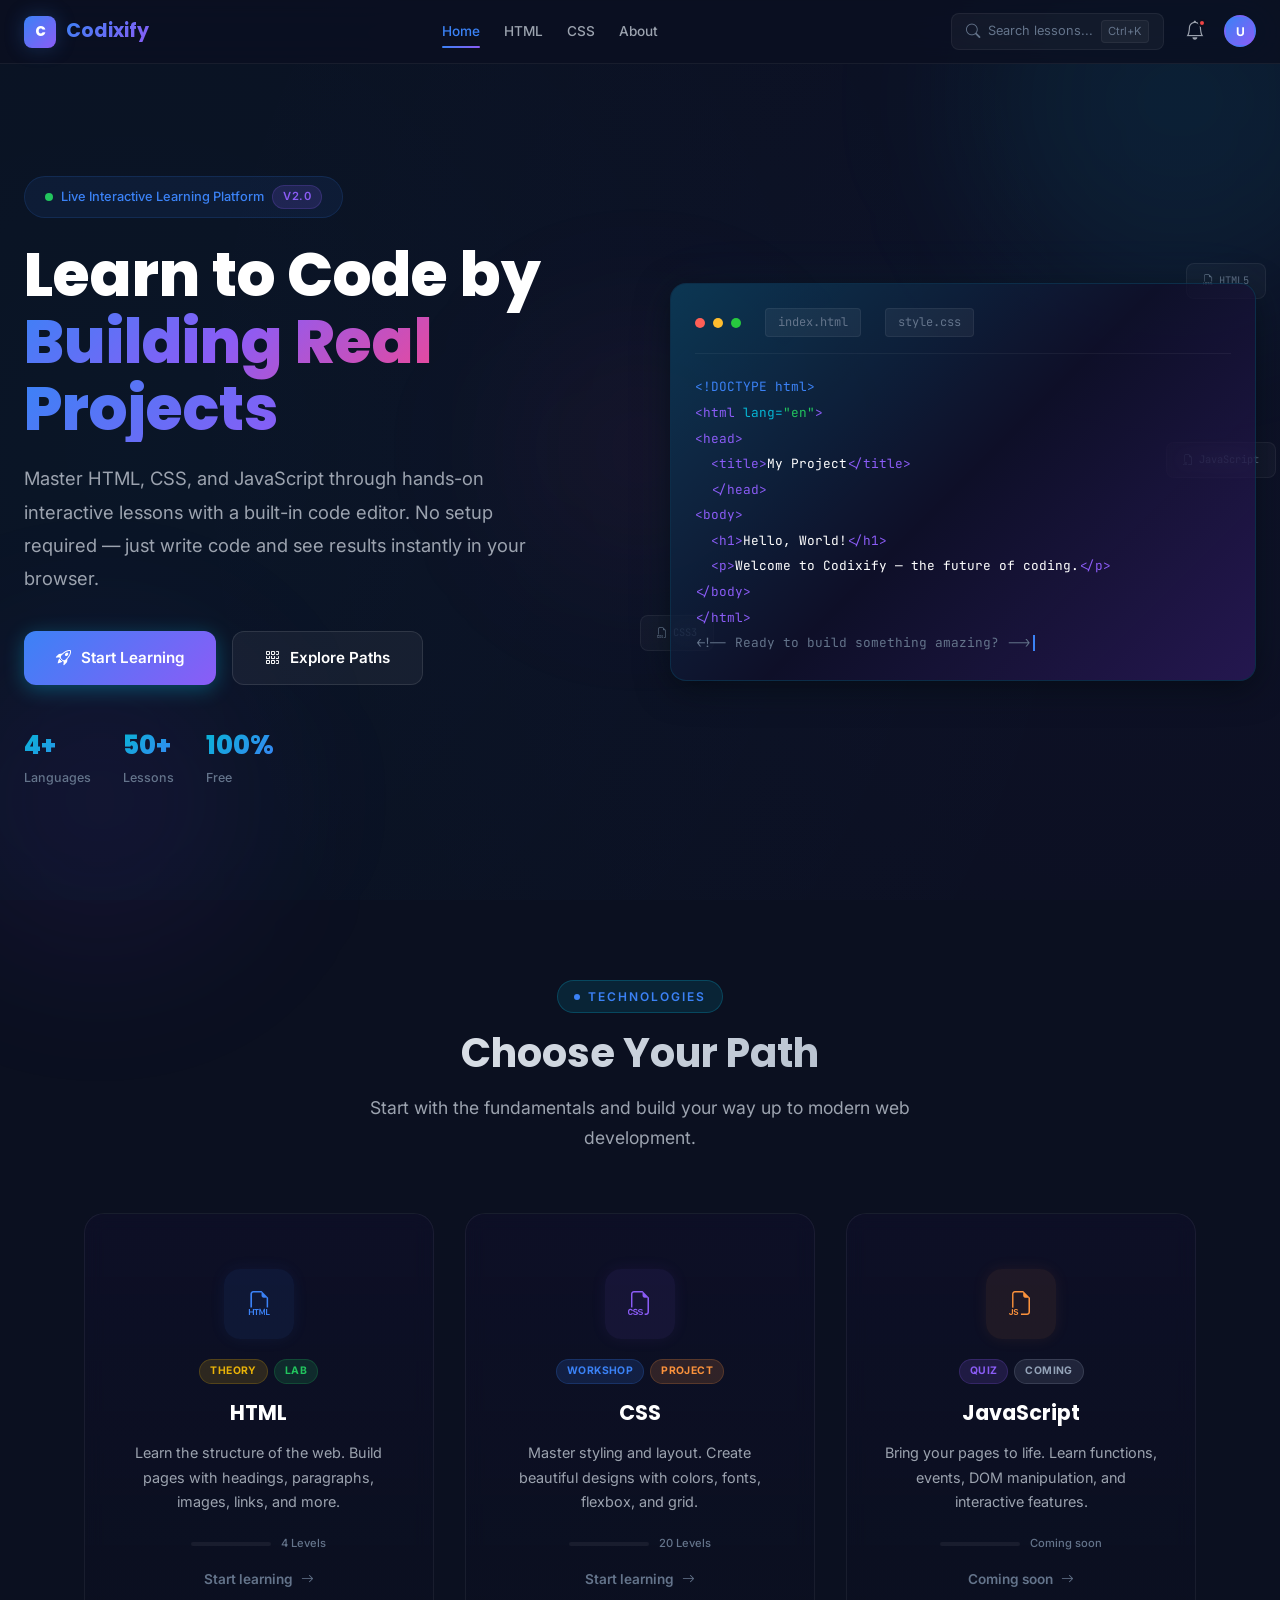
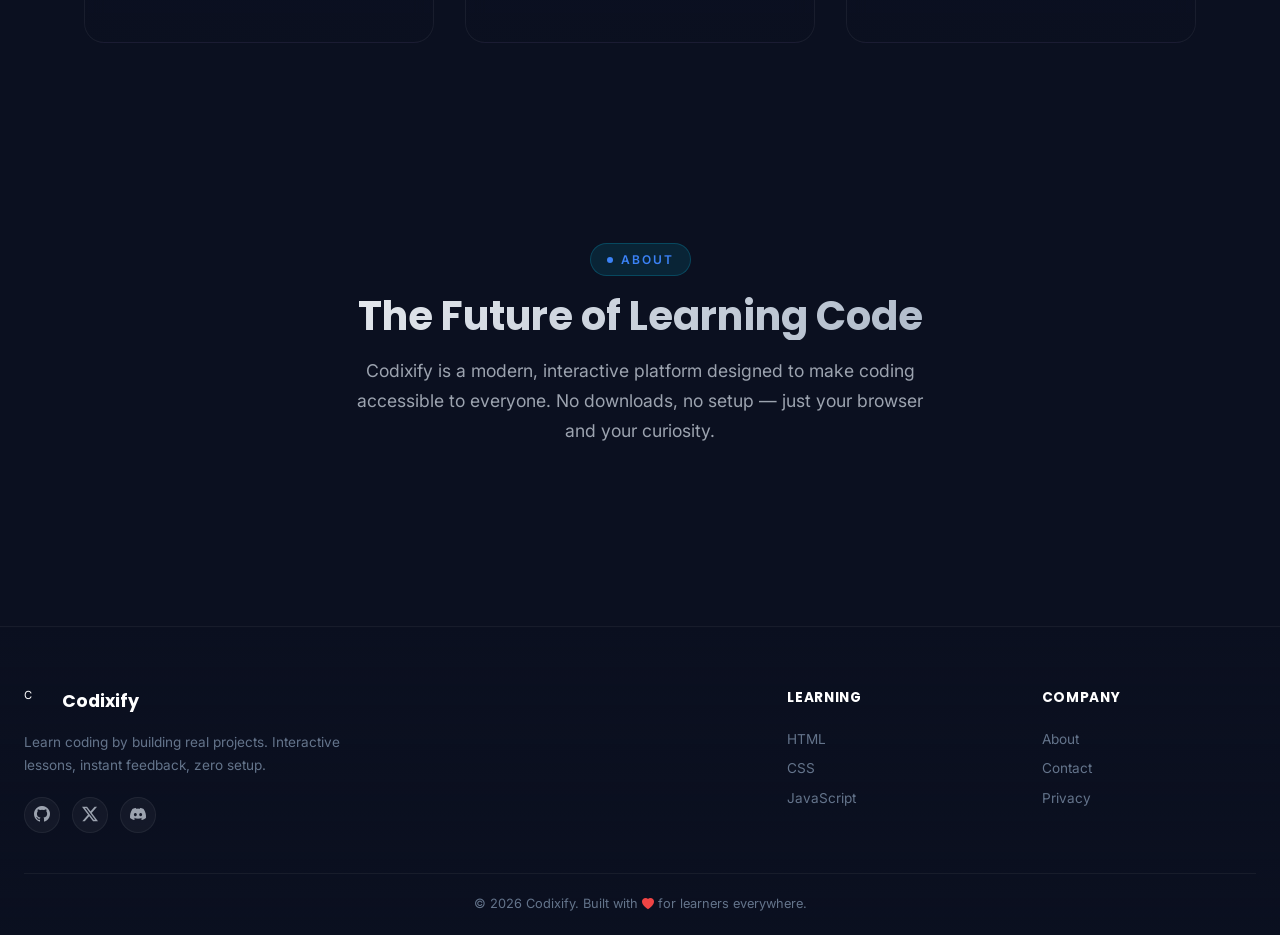
==== commit 49364a83: "updated" ====
--- a/index.html
+++ b/index.html
@@ -153,7 +153,6 @@
 
       <div class="tech-grid">
         <div class="tech-card html-card" onclick="window.location.href='html-levels.html'" tabindex="0" role="button" aria-label="HTML learning path">
-          <div class="card-glow"></div>
           <div class="card-icon">
             <i class="bi bi-filetype-html"></i>
           </div>
@@ -177,7 +176,6 @@
         </div>
 
         <div class="tech-card css-card" onclick="window.location.href='css-levels.html'" tabindex="0" role="button" aria-label="CSS learning path">
-          <div class="card-glow"></div>
           <div class="card-icon">
             <i class="bi bi-filetype-css"></i>
           </div>
@@ -201,7 +199,6 @@
         </div>
 
         <div class="tech-card js-card" onclick="alert('JavaScript lessons coming soon! Start with HTML first.')" tabindex="0" role="button" aria-label="JavaScript learning path">
-          <div class="card-glow"></div>
           <div class="card-icon">
             <i class="bi bi-filetype-js"></i>
           </div>
--- a/style.css
+++ b/style.css
@@ -814,116 +814,212 @@
   display: grid;
   grid-template-columns: repeat(3, 1fr);
   gap: 24px;
+  max-width: 1120px;
+  margin: 0 auto;
 }
 
 .tech-card {
   position: relative;
-  background: rgba(15, 15, 42, 0.5);
+  background: linear-gradient(180deg, rgba(15, 15, 42, 0.6), rgba(11, 16, 32, 0.8));
   backdrop-filter: blur(10px);
   border: 1px solid rgba(255, 255, 255, 0.06);
-  border-radius: var(--radius-lg);
-  padding: 40px 32px;
+  border-radius: 20px;
+  padding: 32px 28px 28px;
   text-align: center;
+  transition: all 0.3s ease;
+  cursor: pointer;
+  display: flex;
+  flex-direction: column;
+  align-items: center;
+  justify-content: center;
+  min-height: 430px;
+  max-width: 350px;
+  width: 100%;
+  margin: 0 auto;
+}
+
+.tech-card:hover {
+  transform: translateY(-8px) scale(1.02);
+  border-color: rgba(255, 255, 255, 0.12);
+  box-shadow: 0 12px 40px rgba(0, 0, 0, 0.3);
+}
+
+.tech-card.html-card:hover {
+  border-color: rgba(59, 130, 246, 0.25);
+  box-shadow: 0 12px 40px rgba(59, 130, 246, 0.1);
+}
+
+.tech-card.css-card:hover {
+  border-color: rgba(139, 92, 246, 0.25);
+  box-shadow: 0 12px 40px rgba(139, 92, 246, 0.1);
+}
+
+.tech-card.js-card:hover {
+  border-color: rgba(251, 146, 60, 0.25);
+  box-shadow: 0 12px 40px rgba(251, 146, 60, 0.1);
+}
+
+.tech-card .card-icon {
+  width: 70px;
+  height: 70px;
+  margin: 0 auto 20px;
+  border-radius: 16px;
+  display: flex;
+  align-items: center;
+  justify-content: center;
+  position: relative;
   transition: var(--transition-normal);
-  cursor: pointer;
+}
+
+.tech-card.html-card .card-icon {
+  background: rgba(59, 130, 246, 0.08);
+  color: var(--accent-blue);
+  box-shadow: 0 0 16px rgba(59, 130, 246, 0.08);
+}
+
+.tech-card.css-card .card-icon {
+  background: rgba(139, 92, 246, 0.08);
+  color: var(--accent-purple);
+  box-shadow: 0 0 16px rgba(139, 92, 246, 0.08);
+}
+
+.tech-card.js-card .card-icon {
+  background: rgba(251, 146, 60, 0.08);
+  color: #fb923c;
+  box-shadow: 0 0 16px rgba(251, 146, 60, 0.08);
+}
+
+.tech-card:hover .card-icon {
+  transform: scale(1.05);
+}
+
+.tech-card .card-icon i {
+  font-size: 1.5rem;
+}
+
+.card-badge-group {
+  display: flex;
+  gap: 6px;
+  justify-content: center;
+  margin-bottom: 12px;
+}
+
+.card-badge {
+  display: inline-block;
+  padding: 3px 10px;
+  border-radius: 100px;
+  font-size: 0.62rem;
+  font-weight: 700;
+  text-transform: uppercase;
+  letter-spacing: 0.04em;
+}
+
+.theory-badge {
+  background: rgba(234, 179, 8, 0.12);
+  color: #eab308;
+  border: 1px solid rgba(234, 179, 8, 0.18);
+}
+
+.workshop-badge {
+  background: rgba(59, 130, 246, 0.12);
+  color: var(--accent-blue);
+  border: 1px solid rgba(59, 130, 246, 0.18);
+}
+
+.lab-badge {
+  background: rgba(34, 197, 94, 0.12);
+  color: #22c55e;
+  border: 1px solid rgba(34, 197, 94, 0.18);
+}
+
+.quiz-badge {
+  background: rgba(139, 92, 246, 0.12);
+  color: var(--accent-purple);
+  border: 1px solid rgba(139, 92, 246, 0.18);
+}
+
+.project-badge {
+  background: rgba(251, 146, 60, 0.12);
+  color: #fb923c;
+  border: 1px solid rgba(251, 146, 60, 0.18);
+}
+
+.coming-badge {
+  background: rgba(148, 163, 184, 0.12);
+  color: #94a3b8;
+  border: 1px solid rgba(148, 163, 184, 0.18);
+}
+
+.card-progress-mini {
+  display: flex;
+  align-items: center;
+  gap: 10px;
+  margin-bottom: 16px;
+  justify-content: center;
+}
+
+.card-progress-mini .progress-track {
+  width: 80px;
+  height: 3px;
+  background: rgba(255, 255, 255, 0.06);
+  border-radius: 4px;
   overflow: hidden;
 }
 
-.tech-card::before {
-  content: '';
-  position: absolute;
-  top: 0;
-  left: 0;
-  right: 0;
-  bottom: 0;
-  border-radius: var(--radius-lg);
-  opacity: 0;
-  transition: var(--transition-normal);
-}
-
-.tech-card:hover {
-  transform: translateY(-8px);
-  border-color: rgba(255, 255, 255, 0.15);
-  box-shadow: var(--shadow-card);
-}
-
-.tech-card.html-card:hover {
-  border-color: rgba(0, 212, 255, 0.3);
-  box-shadow: 0 8px 32px rgba(0, 212, 255, 0.15);
-}
-
-.tech-card.css-card:hover {
-  border-color: rgba(124, 58, 237, 0.3);
-  box-shadow: 0 8px 32px rgba(124, 58, 237, 0.15);
-}
-
-.tech-card.js-card:hover {
-  border-color: rgba(251, 146, 60, 0.3);
-  box-shadow: 0 8px 32px rgba(251, 146, 60, 0.15);
-}
-
-.tech-card .card-glow {
-  position: absolute;
-  top: 50%;
-  left: 50%;
-  width: 200px;
-  height: 200px;
-  border-radius: var(--radius-full);
-  transform: translate(-50%, -50%);
-  opacity: 0;
-  transition: var(--transition-normal);
-  pointer-events: none;
-}
-
-.tech-card.html-card .card-glow { background: radial-gradient(circle, rgba(0, 212, 255, 0.1), transparent); }
-.tech-card.css-card .card-glow { background: radial-gradient(circle, rgba(124, 58, 237, 0.1), transparent); }
-.tech-card.js-card .card-glow { background: radial-gradient(circle, rgba(251, 146, 60, 0.1), transparent); }
-
-.tech-card:hover .card-glow {
-  opacity: 1;
-  transform: translate(-50%, -50%) scale(1.5);
-}
-
-.tech-card .card-icon {
-  width: 72px;
-  height: 72px;
-  margin: 0 auto 24px;
-  border-radius: var(--radius-md);
-  display: flex;
-  align-items: center;
-  justify-content: center;
+.card-progress-mini .progress-fill {
+  height: 100%;
+  background: linear-gradient(90deg, var(--accent-blue), var(--accent-purple));
+  border-radius: 4px;
+  transition: width 0.6s ease;
+}
+
+.card-progress-mini .progress-label {
+  font-size: 0.68rem;
+  color: var(--text-muted);
+  font-weight: 500;
+}
+
+.tech-card .card-title {
   font-family: var(--font-heading);
-  font-size: 1.6rem;
-  font-weight: 800;
-  position: relative;
-  z-index: 1;
-  transition: var(--transition-normal);
-}
-
-.tech-card.html-card .card-icon {
-  background: rgba(0, 212, 255, 0.1);
-  color: var(--neon-blue);
-  box-shadow: 0 0 20px rgba(0, 212, 255, 0.1);
-}
-
-.tech-card.css-card .card-icon {
-  background: rgba(124, 58, 237, 0.1);
-  color: var(--neon-purple);
-  box-shadow: 0 0 20px rgba(124, 58, 237, 0.1);
-}
-
-.tech-card.js-card .card-icon {
-  background: rgba(251, 146, 60, 0.1);
-  color: #fb923c;
-  box-shadow: 0 0 20px rgba(251, 146, 60, 0.1);
-}
-
-.tech-card:hover .card-icon {
-  transform: scale(1.1) rotate(-5deg);
-}
-
-.tech-card .card-icon i {
-  font-size: 1.8rem;
+  font-size: 1.15rem;
+  font-weight: 700;
+  color: #fff;
+  margin-bottom: 10px;
+}
+
+.tech-card .card-description {
+  font-size: 0.82rem;
+  color: var(--text-secondary);
+  line-height: 1.6;
+  margin-bottom: 18px;
+  display: -webkit-box;
+  -webkit-line-clamp: 3;
+  -webkit-box-orient: vertical;
+  overflow: hidden;
+  max-width: 280px;
+}
+
+.tech-card .card-link {
+  display: inline-flex;
+  align-items: center;
+  gap: 6px;
+  font-size: 0.82rem;
+  font-weight: 600;
+  color: var(--text-muted);
+  transition: all 0.25s ease;
+}
+
+.tech-card.html-card:hover .card-link { color: var(--accent-blue); }
+.tech-card.css-card:hover .card-link { color: var(--accent-purple); }
+.tech-card.js-card:hover .card-link { color: #fb923c; }
+
+.tech-card .card-link i {
+  font-size: 0.8rem;
+  transition: transform 0.25s ease;
+}
+
+.tech-card:hover .card-link i {
+  transform: translateX(4px);
 }
 
 .card-badge-group {
@@ -2693,11 +2789,12 @@
 }
 
 .preview-output-frame-wrap {
-  border-radius: var(--radius-md);
+  border-radius: 12px;
   overflow: hidden;
-  border: 1px solid rgba(255, 255, 255, 0.06);
+  border: 1px solid rgba(255, 255, 255, 0.08);
   background: #fff;
-  height: 180px;
+  height: 260px;
+  box-shadow: 0 4px 24px rgba(0, 0, 0, 0.15);
 }
 
 .preview-output-frame {
@@ -2733,7 +2830,7 @@
   }
 
   .preview-output-frame-wrap {
-    height: 140px;
+    height: 200px;
   }
 }
 
